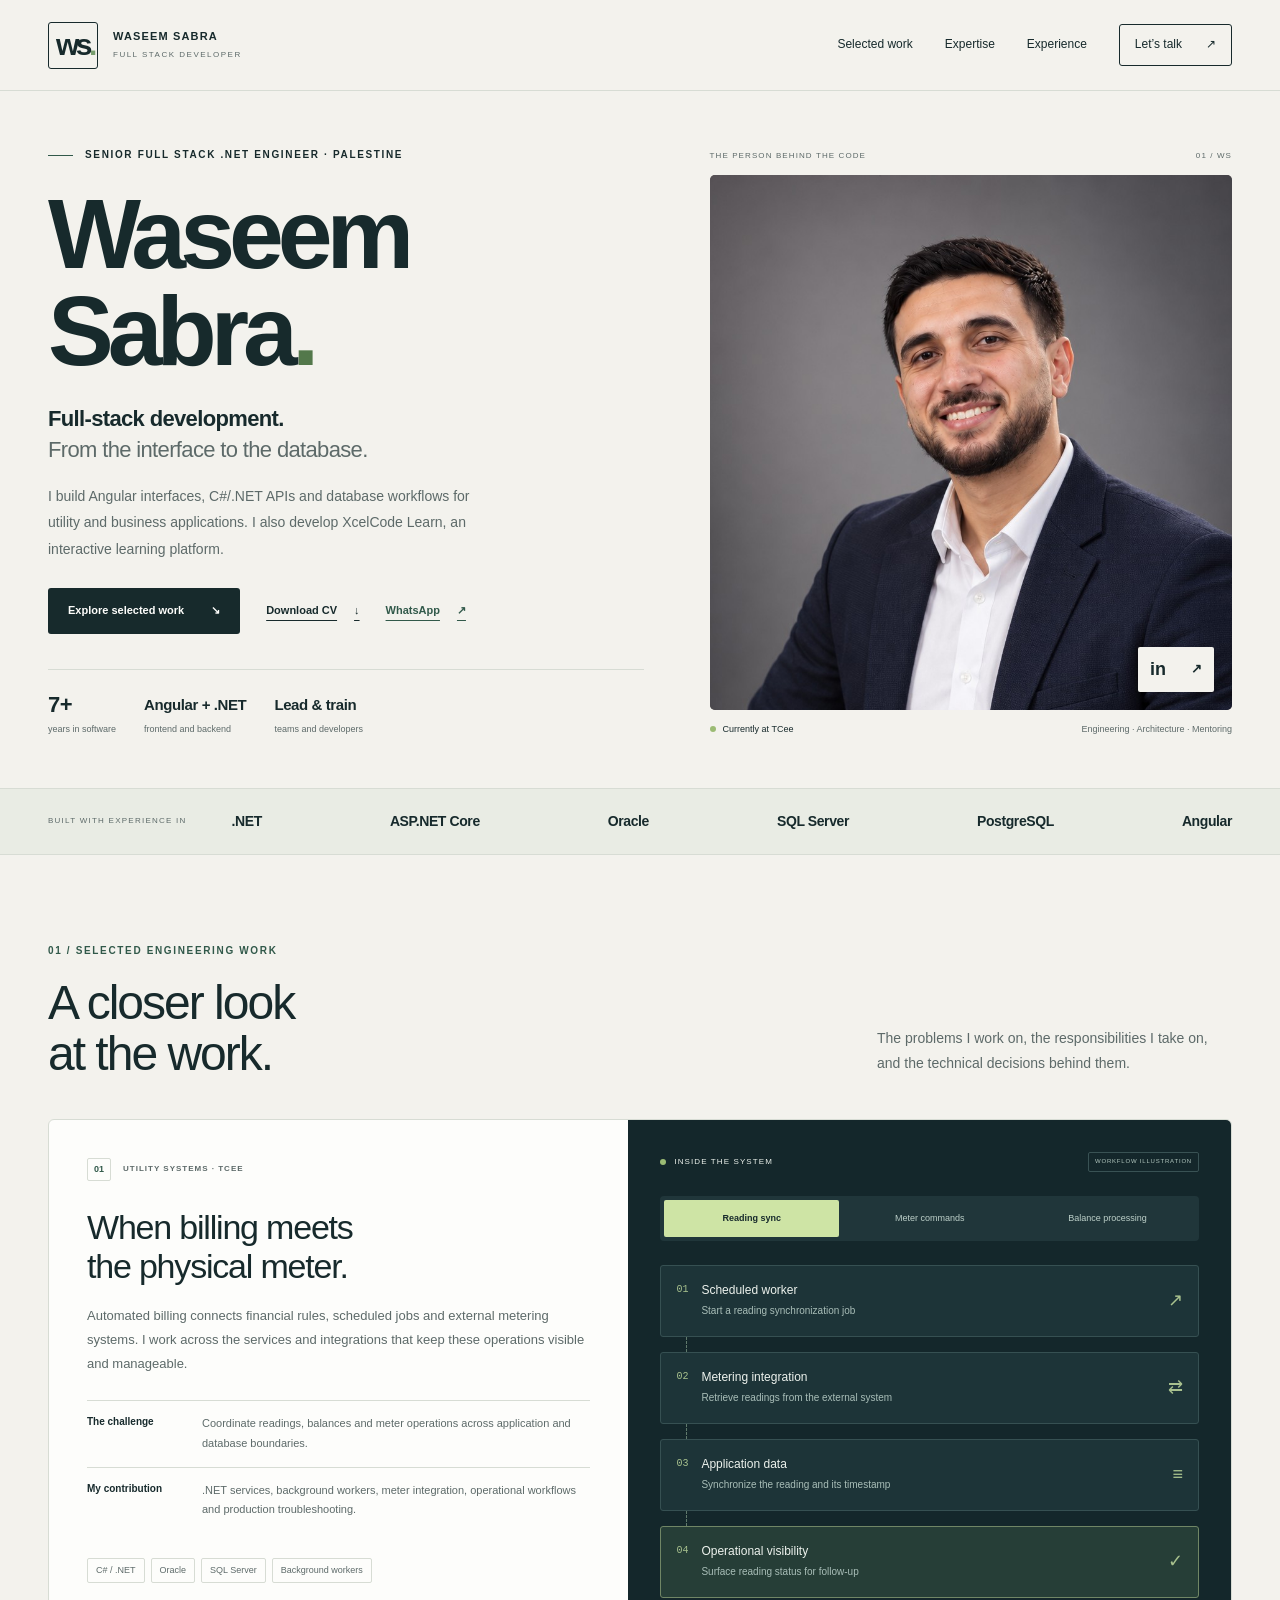
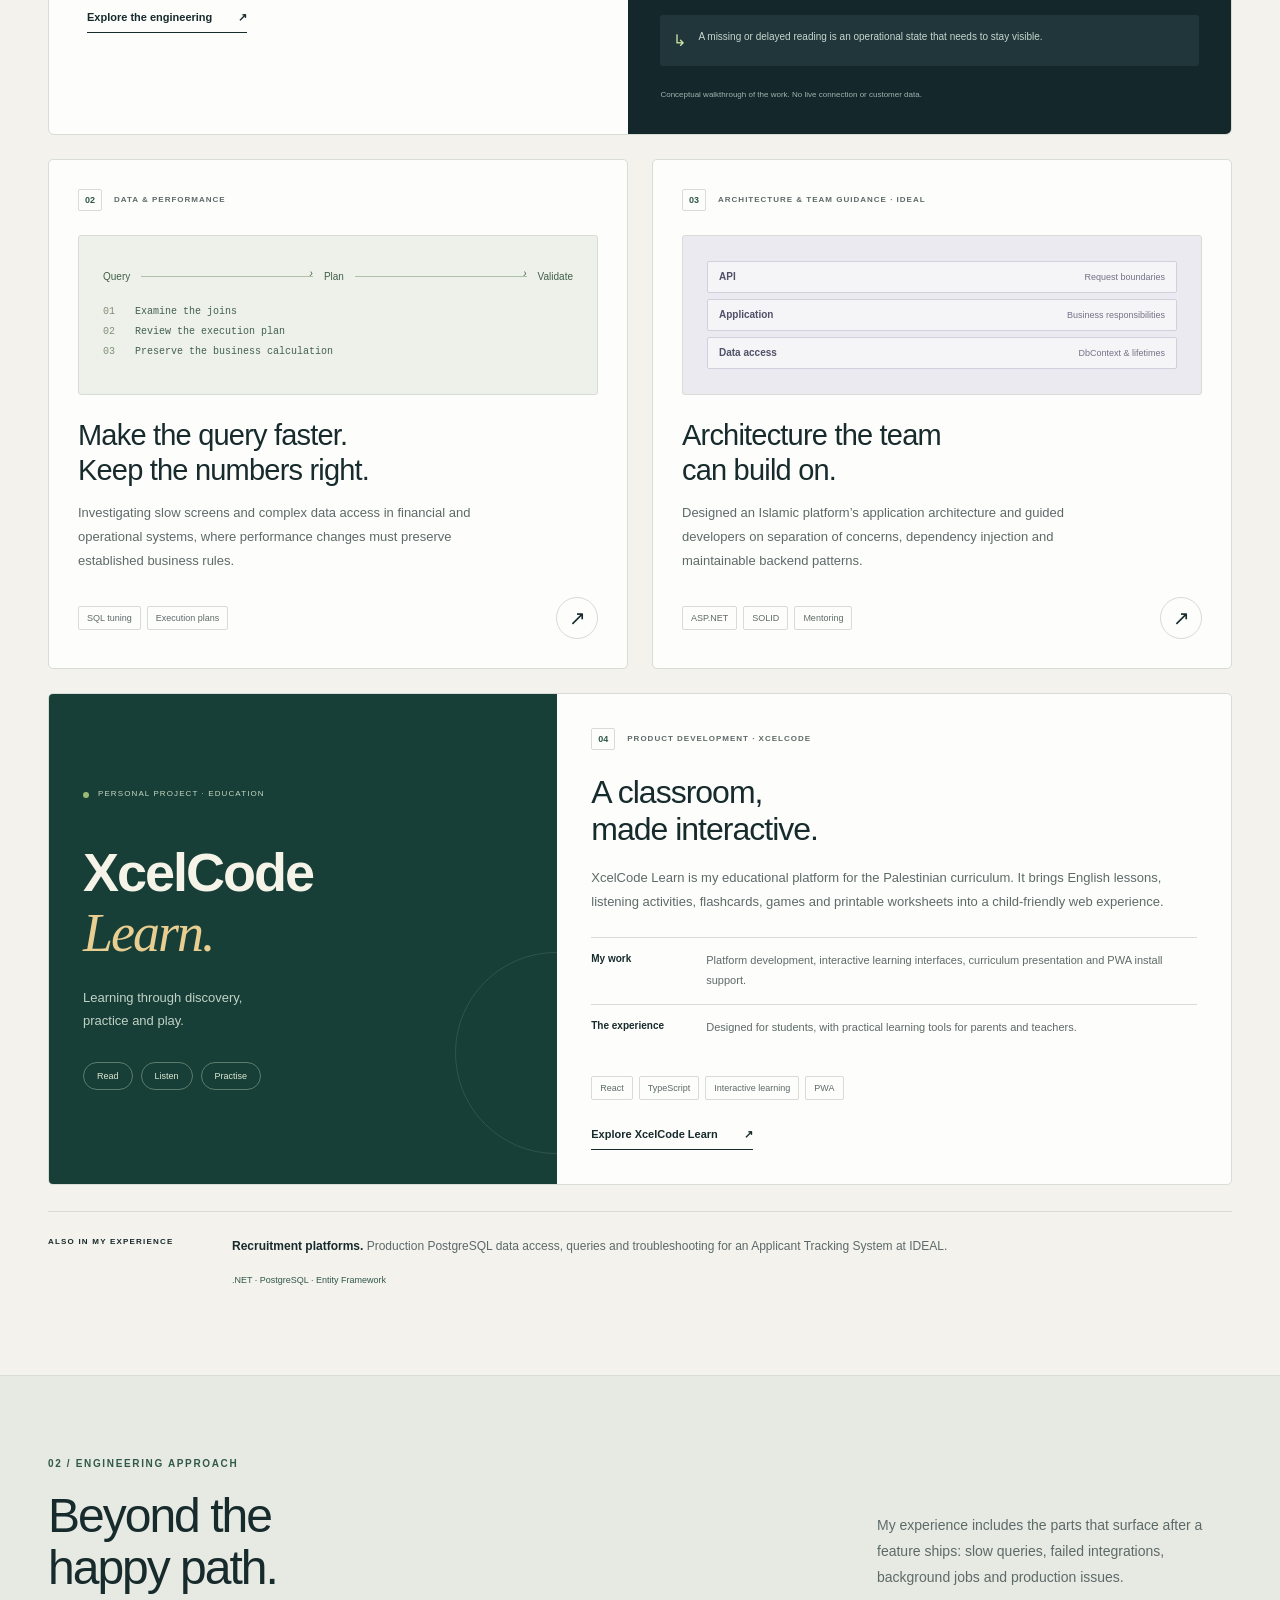
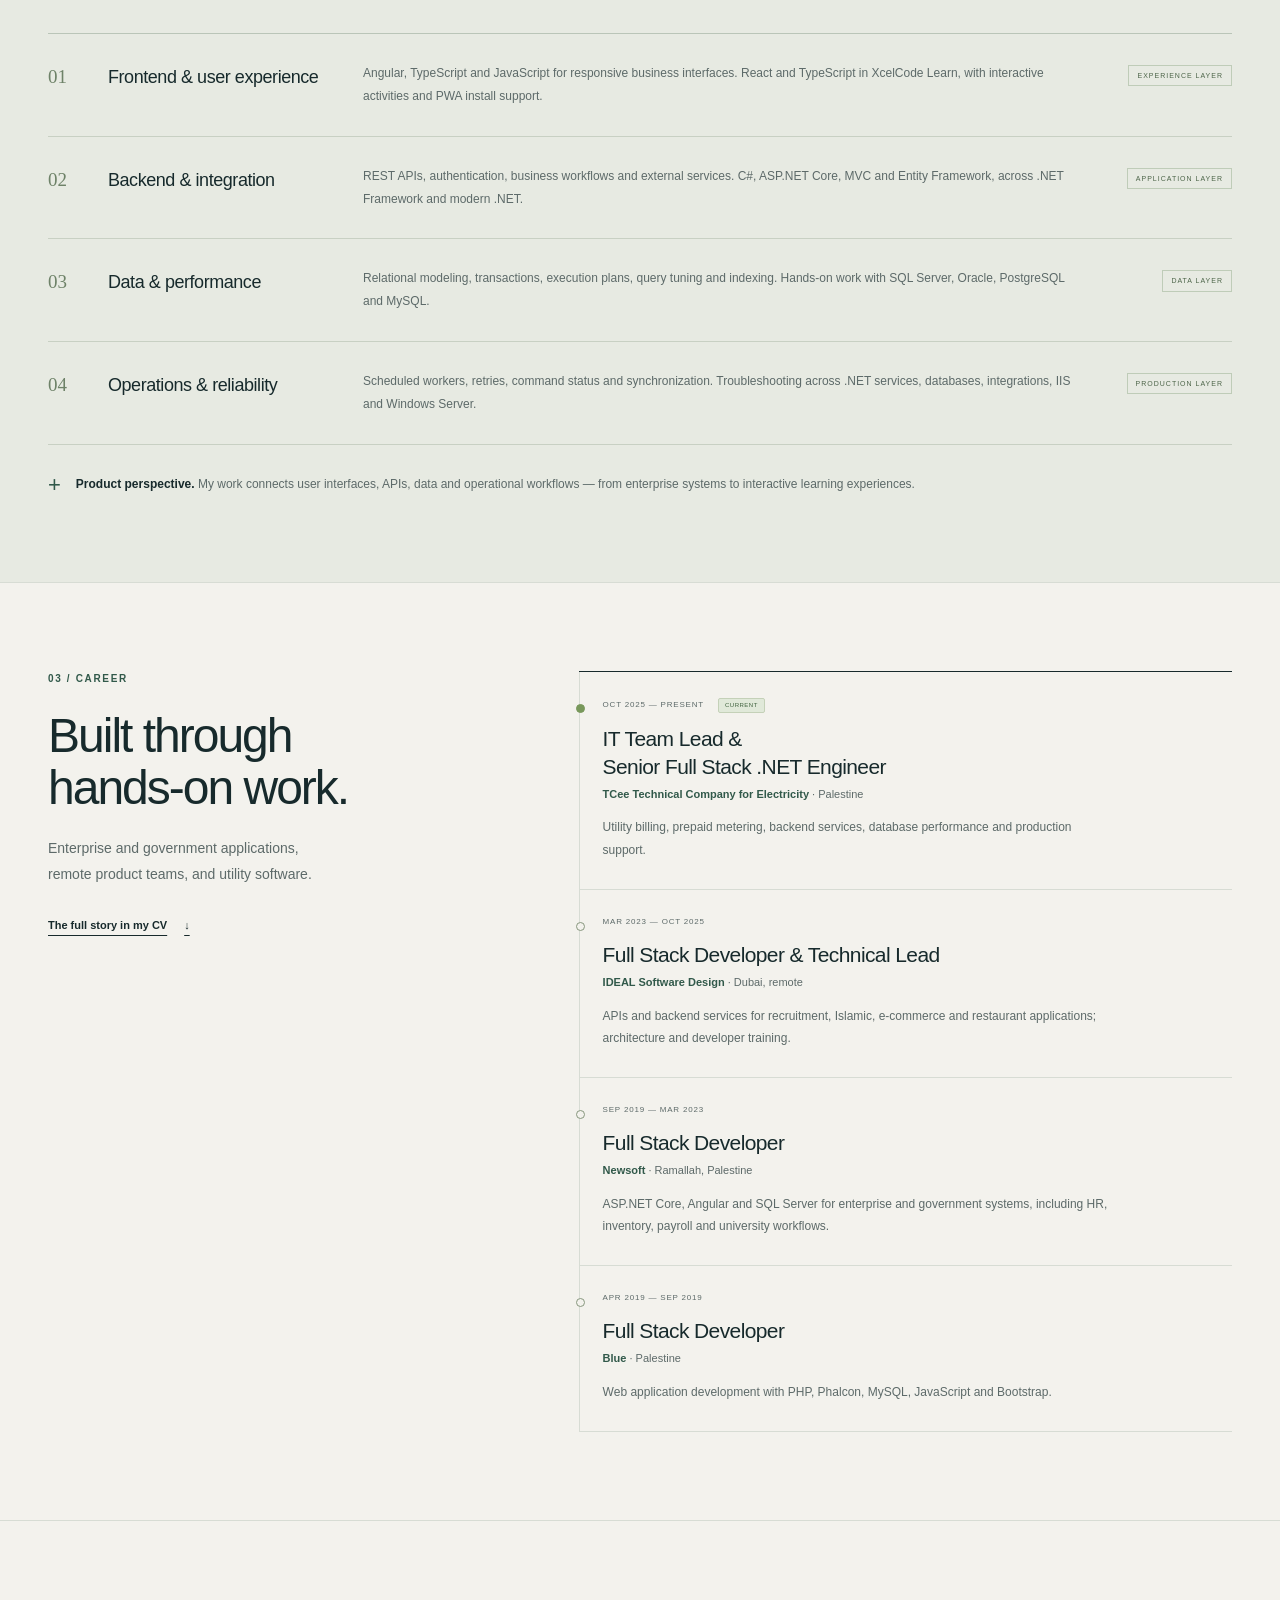
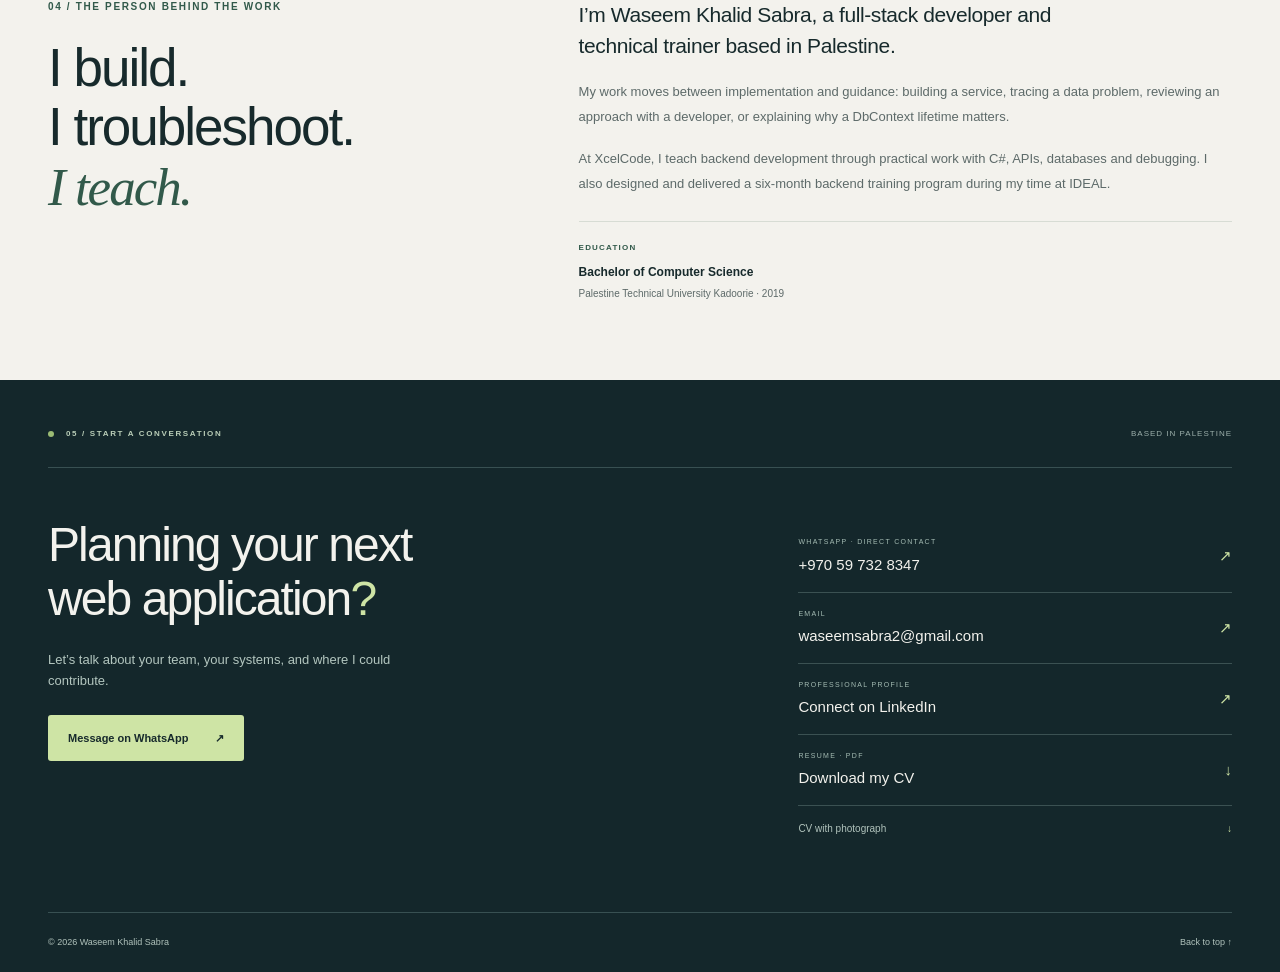
==== index.html @ 72ca3f9b "Publish professional portfolio with portrait, case studies and CV downloads" ====
<!doctype html>
<html lang="en">
<head>
  <meta charset="utf-8"><meta name="viewport" content="width=device-width, initial-scale=1">
  <title>Waseem Sabra | Senior Full Stack .NET Engineer</title>
  <meta name="description" content="Senior Full Stack .NET Engineer building Angular interfaces, C#/.NET APIs, enterprise applications and XcelCode Learn. Explore Waseem Sabra's work in full-stack development, architecture and technical training.">
  <meta name="theme-color" content="#f3f2ed"><meta property="og:title" content="Waseem Sabra | Senior Full Stack .NET Engineer"><meta property="og:description" content="Full-stack development. Utility systems. Interactive learning. Explore the work behind the experience."><meta property="og:type" content="website"><meta property="og:url" content="https://waseemkh.github.io/"><meta property="og:image" content="https://waseemkh.github.io/assets/waseem-portrait.jpg">
  <link rel="icon" href="assets/favicon.svg" type="image/svg+xml"><link rel="stylesheet" href="styles.css"><script src="app.js" defer></script>
</head>
<body>
<a class="skip" href="#main">Skip to content</a>
<header class="site-header"><nav class="wrap navigation" aria-label="Main navigation"><a class="wordmark" href="#top" aria-label="Waseem Sabra home"><span class="monogram" aria-hidden="true">ws<span>.</span></span><span>WASEEM SABRA<span class="wordmark-role">FULL STACK DEVELOPER</span></span></a><button class="menu-toggle" aria-controls="navigation-links" aria-expanded="false">Menu <span aria-hidden="true">☰</span></button><div class="navigation-links" id="navigation-links"><a href="#work">Selected work</a><a href="#expertise">Expertise</a><a href="#experience">Experience</a><a href="#contact" class="nav-cta">Let’s talk <span aria-hidden="true">↗</span></a></div></nav></header>
<main id="main">
<section class="hero wrap" id="top" aria-labelledby="hero-heading">
 <div class="hero-copy"><p class="eyebrow"><span class="small-line"></span>SENIOR FULL STACK .NET ENGINEER · PALESTINE</p><h1 id="hero-heading">Waseem<br>Sabra<span class="accent">.</span></h1><p class="hero-specialty">Full-stack development.<br><span>From the interface to the database.</span></p><p class="hero-intro">I build Angular interfaces, C#/.NET APIs and database workflows for utility and business applications. I also develop XcelCode Learn, an interactive learning platform.</p><div class="hero-actions"><a class="button button-dark" href="#work">Explore selected work <span aria-hidden="true">↘</span></a><a class="text-link" href="assets/Waseem_Sabra_CV.pdf" download>Download CV <span aria-hidden="true">↓</span></a><a class="text-link hero-whatsapp" href="https://wa.me/970597328347" target="_blank" rel="noopener noreferrer">WhatsApp <span aria-hidden="true">↗</span></a></div><div class="hero-credentials"><div><strong>7+</strong><span>years in software</span></div><div><strong>Angular + .NET</strong><span>frontend and backend</span></div><div><strong>Lead &amp; train</strong><span>teams and developers</span></div></div></div>
 <div class="hero-visual"><div class="photo-topline"><span>THE PERSON BEHIND THE CODE</span><span>01 / WS</span></div><div class="portrait-frame"><img src="assets/waseem-portrait.jpg" alt="Waseem Sabra in a navy blazer and white shirt against a neutral grey background" width="1024" height="1536" fetchpriority="high"><a class="portrait-link" href="https://www.linkedin.com/in/waseemkh19/" target="_blank" rel="noopener noreferrer" aria-label="View Waseem Sabra on LinkedIn">in <span aria-hidden="true">↗</span></a></div><div class="portrait-caption"><span><span class="status-dot"></span>Currently at TCee</span><span>Engineering · Architecture · Mentoring</span></div></div>
</section>
<div class="stack-band"><div class="wrap stack-inner"><span class="stack-label">BUILT WITH EXPERIENCE IN</span><div><span>.NET</span><span>ASP.NET Core</span><span>Oracle</span><span>SQL Server</span><span>PostgreSQL</span><span>Angular</span></div></div></div>
<section class="section wrap work-section" id="work" aria-labelledby="work-heading">
 <div class="section-heading"><div><p class="eyebrow">01 / SELECTED ENGINEERING WORK</p><h2 id="work-heading">A closer look<br>at the work.</h2></div><p class="section-intro">The problems I work on, the responsibilities I take on, and the technical decisions behind them.</p></div>
 <article class="featured-case"><div class="case-copy"><div class="case-kicker"><span class="case-number">01</span><span>UTILITY SYSTEMS · TCEE</span></div><h3>When billing meets<br>the physical meter.</h3><p class="case-description">Automated billing connects financial rules, scheduled jobs and external metering systems. I work across the services and integrations that keep these operations visible and manageable.</p><dl class="case-summary"><div><dt>The challenge</dt><dd>Coordinate readings, balances and meter operations across application and database boundaries.</dd></div><div><dt>My contribution</dt><dd>.NET services, background workers, meter integration, operational workflows and production troubleshooting.</dd></div></dl><div class="tags"><span>C# / .NET</span><span>Oracle</span><span>SQL Server</span><span>Background workers</span></div><button class="case-link" data-case="utility">Explore the engineering <span aria-hidden="true">↗</span></button></div>
 <div class="workflow-panel"><div class="panel-top"><span class="panel-title"><span class="status-dot"></span>INSIDE THE SYSTEM</span><span class="panel-badge">WORKFLOW ILLUSTRATION</span></div><div class="workflow-tabs" role="tablist" aria-label="Explore utility workflows"><button id="reading-tab" role="tab" aria-selected="true" aria-controls="workflow-content" data-flow="reading" tabindex="0">Reading sync</button><button id="commands-tab" role="tab" aria-selected="false" aria-controls="workflow-content" data-flow="commands" tabindex="-1">Meter commands</button><button id="balance-tab" role="tab" aria-selected="false" aria-controls="workflow-content" data-flow="balance" tabindex="-1">Balance processing</button></div><div id="workflow-content" role="tabpanel" aria-labelledby="reading-tab" tabindex="0"><div class="workflow-path"><div class="flow-node"><span class="node-number">01</span><div><strong>Scheduled worker</strong><span>Start a reading synchronization job</span></div><span class="node-glyph" aria-hidden="true">↗</span></div><div class="flow-connector" aria-hidden="true"></div><div class="flow-node"><span class="node-number">02</span><div><strong>Metering integration</strong><span>Retrieve readings from the external system</span></div><span class="node-glyph" aria-hidden="true">⇄</span></div><div class="flow-connector" aria-hidden="true"></div><div class="flow-node"><span class="node-number">03</span><div><strong>Application data</strong><span>Synchronize the reading and its timestamp</span></div><span class="node-glyph" aria-hidden="true">≡</span></div><div class="flow-connector" aria-hidden="true"></div><div class="flow-node flow-node-last"><span class="node-number">04</span><div><strong>Operational visibility</strong><span>Surface reading status for follow-up</span></div><span class="node-glyph" aria-hidden="true">✓</span></div></div><div class="flow-insight"><span aria-hidden="true">↳</span><p>A missing or delayed reading is an operational state that needs to stay visible.</p></div></div><p class="illustration-note">Conceptual walkthrough of the work. No live connection or customer data.</p></div></article>
 <div class="secondary-cases"><article class="secondary-case"><div class="case-kicker"><span class="case-number">02</span><span>DATA &amp; PERFORMANCE</span></div><div class="query-visual" aria-hidden="true"><div class="query-path"><span>Query</span><i></i><span>Plan</span><i></i><span>Validate</span></div><div class="query-code"><span>01</span> Examine the joins<br><span>02</span> Review the execution plan<br><span>03</span> Preserve the business calculation</div></div><h3>Make the query faster.<br>Keep the numbers right.</h3><p>Investigating slow screens and complex data access in financial and operational systems, where performance changes must preserve established business rules.</p><div class="case-bottom"><div class="tags"><span>SQL tuning</span><span>Execution plans</span></div><button class="icon-link" data-case="performance" aria-label="Read the database performance case study">↗</button></div></article>
 <article class="secondary-case"><div class="case-kicker"><span class="case-number">03</span><span>ARCHITECTURE &amp; TEAM GUIDANCE · IDEAL</span></div><div class="architecture-visual" aria-hidden="true"><div class="arch-block"><span>API</span><span>Request boundaries</span></div><div class="arch-block"><span>Application</span><span>Business responsibilities</span></div><div class="arch-block"><span>Data access</span><span>DbContext &amp; lifetimes</span></div></div><h3>Architecture the team<br>can build on.</h3><p>Designed an Islamic platform’s application architecture and guided developers on separation of concerns, dependency injection and maintainable backend patterns.</p><div class="case-bottom"><div class="tags"><span>ASP.NET</span><span>SOLID</span><span>Mentoring</span></div><button class="icon-link" data-case="architecture" aria-label="Read the application architecture case study">↗</button></div></article></div>
 <article class="learning-project" aria-labelledby="learning-heading"><div class="learning-art"><div class="learning-art-label"><span class="status-dot"></span> PERSONAL PROJECT · EDUCATION</div><div class="learning-brand">XcelCode<br><em>Learn.</em></div><p>Learning through discovery,<br>practice and play.</p><div class="learning-pills" aria-hidden="true"><span>Read</span><span>Listen</span><span>Practise</span></div></div><div class="learning-copy"><div class="case-kicker"><span class="case-number">04</span><span>PRODUCT DEVELOPMENT · XCELCODE</span></div><h3 id="learning-heading">A classroom,<br>made interactive.</h3><p>XcelCode Learn is my educational platform for the Palestinian curriculum. It brings English lessons, listening activities, flashcards, games and printable worksheets into a child-friendly web experience.</p><dl class="case-summary"><div><dt>My work</dt><dd>Platform development, interactive learning interfaces, curriculum presentation and PWA install support.</dd></div><div><dt>The experience</dt><dd>Designed for students, with practical learning tools for parents and teachers.</dd></div></dl><div class="tags"><span>React</span><span>TypeScript</span><span>Interactive learning</span><span>PWA</span></div><a class="case-link" href="https://xcelcode-learn.floot.app" target="_blank" rel="noopener noreferrer">Explore XcelCode Learn <span aria-hidden="true">↗</span></a></div></article>
<div class="additional-work"><span class="small-label">ALSO IN MY EXPERIENCE</span><p><strong>Recruitment platforms.</strong> Production PostgreSQL data access, queries and troubleshooting for an Applicant Tracking System at IDEAL.</p><span class="additional-tech">.NET · PostgreSQL · Entity Framework</span></div>
</section>
<section class="expertise-section" id="expertise" aria-labelledby="expertise-heading"><div class="wrap"><div class="section-heading"><div><p class="eyebrow">02 / ENGINEERING APPROACH</p><h2 id="expertise-heading">Beyond the<br>happy path.</h2></div><p class="section-intro">My experience includes the parts that surface after a feature ships: slow queries, failed integrations, background jobs and production issues.</p></div><div class="expertise-list"><article><span class="expertise-number">01</span><h3>Frontend &amp; user experience</h3><p>Angular, TypeScript and JavaScript for responsive business interfaces. React and TypeScript in XcelCode Learn, with interactive activities and PWA install support.</p><span class="expertise-tag">EXPERIENCE LAYER</span></article><article><span class="expertise-number">02</span><h3>Backend &amp; integration</h3><p>REST APIs, authentication, business workflows and external services. C#, ASP.NET Core, MVC and Entity Framework, across .NET Framework and modern .NET.</p><span class="expertise-tag">APPLICATION LAYER</span></article><article><span class="expertise-number">03</span><h3>Data &amp; performance</h3><p>Relational modeling, transactions, execution plans, query tuning and indexing. Hands-on work with SQL Server, Oracle, PostgreSQL and MySQL.</p><span class="expertise-tag">DATA LAYER</span></article><article><span class="expertise-number">04</span><h3>Operations &amp; reliability</h3><p>Scheduled workers, retries, command status and synchronization. Troubleshooting across .NET services, databases, integrations, IIS and Windows Server.</p><span class="expertise-tag">PRODUCTION LAYER</span></article></div><div class="frontend-note"><span aria-hidden="true">+</span><p><strong>Product perspective.</strong> My work connects user interfaces, APIs, data and operational workflows — from enterprise systems to interactive learning experiences.</p></div></div></section>
<section class="section wrap" id="experience" aria-labelledby="experience-heading"><div class="experience-grid"><div class="experience-intro"><p class="eyebrow">03 / CAREER</p><h2 id="experience-heading">Built through<br>hands-on work.</h2><p>Enterprise and government applications, remote product teams, and utility software.</p><a href="assets/Waseem_Sabra_CV.pdf" download class="text-link">The full story in my CV <span aria-hidden="true">↓</span></a></div><div class="timeline"><article><div class="timeline-date">OCT 2025 — PRESENT<span class="current-badge">CURRENT</span></div><h3>IT Team Lead &amp;<br>Senior Full Stack .NET Engineer</h3><p class="timeline-company">TCee Technical Company for Electricity <span>· Palestine</span></p><p>Utility billing, prepaid metering, backend services, database performance and production support.</p></article><article><div class="timeline-date">MAR 2023 — OCT 2025</div><h3>Full Stack Developer &amp; Technical Lead</h3><p class="timeline-company">IDEAL Software Design <span>· Dubai, remote</span></p><p>APIs and backend services for recruitment, Islamic, e-commerce and restaurant applications; architecture and developer training.</p></article><article><div class="timeline-date">SEP 2019 — MAR 2023</div><h3>Full Stack Developer</h3><p class="timeline-company">Newsoft <span>· Ramallah, Palestine</span></p><p>ASP.NET Core, Angular and SQL Server for enterprise and government systems, including HR, inventory, payroll and university workflows.</p></article><article><div class="timeline-date">APR 2019 — SEP 2019</div><h3>Full Stack Developer</h3><p class="timeline-company">Blue <span>· Palestine</span></p><p>Web application development with PHP, Phalcon, MySQL, JavaScript and Bootstrap.</p></article></div></div></section>
<section class="about-section" id="about" aria-labelledby="about-heading"><div class="wrap about-grid"><div><p class="eyebrow">04 / THE PERSON BEHIND THE WORK</p><h2 id="about-heading">I build.<br>I troubleshoot.<br><em>I teach.</em></h2></div><div class="about-copy"><p class="about-lead">I’m Waseem Khalid Sabra, a full-stack developer and technical trainer based in Palestine.</p><p>My work moves between implementation and guidance: building a service, tracing a data problem, reviewing an approach with a developer, or explaining why a DbContext lifetime matters.</p><p>At XcelCode, I teach backend development through practical work with C#, APIs, databases and debugging. I also designed and delivered a six-month backend training program during my time at IDEAL.</p><div class="education"><span class="small-label">EDUCATION</span><strong>Bachelor of Computer Science</strong><span>Palestine Technical University Kadoorie · 2019</span></div></div></div></section>
<section class="contact-section" id="contact" aria-labelledby="contact-heading"><div class="wrap"><div class="contact-top"><p class="eyebrow"><span class="status-dot"></span>05 / START A CONVERSATION</p><span class="contact-location">BASED IN PALESTINE</span></div><div class="contact-grid"><div><h2 id="contact-heading">Planning your next<br>web application<span>?</span></h2><p>Let’s talk about your team, your systems, and where I could contribute.</p><a class="button button-light" href="https://wa.me/970597328347" target="_blank" rel="noopener noreferrer">Message on WhatsApp <span aria-hidden="true">↗</span></a></div><div class="contact-links"><a href="https://wa.me/970597328347" target="_blank" rel="noopener noreferrer" aria-label="WhatsApp Waseem on +970597328347"><span><small>WHATSAPP · DIRECT CONTACT</small><span dir="ltr">+970 59 732 8347</span></span><span aria-hidden="true">↗</span></a><a href="mailto:waseemsabra2@gmail.com"><span><small>EMAIL</small>waseemsabra2@gmail.com</span><span aria-hidden="true">↗</span></a><a href="https://www.linkedin.com/in/waseemkh19/" target="_blank" rel="noopener noreferrer"><span><small>PROFESSIONAL PROFILE</small>Connect on LinkedIn</span><span aria-hidden="true">↗</span></a><a href="assets/Waseem_Sabra_CV.pdf" download><span><small>RESUME · PDF</small>Download my CV</span><span aria-hidden="true">↓</span></a><a class="photo-cv" href="assets/Waseem_Sabra_CV_With_Photo.pdf" download>CV with photograph <span aria-hidden="true">↓</span></a></div></div><footer><span>© <span id="year">2026</span> Waseem Khalid Sabra</span><a href="#top">Back to top <span aria-hidden="true">↑</span></a></footer></div></section>
</main>
<dialog class="case-dialog" id="case-dialog" aria-labelledby="dialog-title"><div class="dialog-top"><span id="dialog-kicker" class="eyebrow">ENGINEERING CASE STUDY</span><button class="dialog-close" aria-label="Close case study">Close <span aria-hidden="true">×</span></button></div><div class="dialog-body" id="dialog-body"></div><div class="dialog-footer"><span>Want to discuss a similar challenge?</span><a class="text-link" href="mailto:waseemsabra2@gmail.com">Get in touch ↗</a></div></dialog>
</body></html>
---- styles.css ----
:root{--paper:#f3f2ed;--white:#fdfdfb;--ink:#172a2c;--muted:#5d6a69;--green:#31594a;--lime:#cee4a5;--line:#d7dcd4;--dark:#14272b;--serif:Georgia,'Times New Roman',serif}
*{box-sizing:border-box}html{scroll-behavior:smooth;scroll-padding-top:90px}body{margin:0;background:var(--paper);font-family:Arial,Helvetica,sans-serif;color:var(--ink);line-height:1.6;-webkit-font-smoothing:antialiased}body.dialog-open{overflow:hidden}a{color:inherit}button{font:inherit;color:inherit;cursor:pointer}a,button{-webkit-tap-highlight-color:transparent}::selection{background:var(--lime);color:var(--ink)}a:focus-visible,button:focus-visible,[tabindex="0"]:focus-visible{outline:3px solid #b27037;outline-offset:5px}img{max-width:100%;display:block}.wrap{width:min(1184px,calc(100% - 88px));margin:auto}.skip{position:fixed;top:-80px;left:15px;background:var(--ink);color:white;padding:10px 18px;z-index:100}.skip:focus{top:10px}.site-header{border-bottom:1px solid var(--line)}.navigation{height:90px;display:flex;align-items:center;justify-content:space-between;gap:30px}.wordmark{display:flex;align-items:center;gap:15px;text-decoration:none;font-size:11px;font-weight:700;letter-spacing:1.15px}.monogram{font-size:30px;letter-spacing:-3.5px;width:50px;height:47px;line-height:44px;border:1px solid var(--ink);padding-left:7px;border-radius:3px}.monogram span{color:#779d6d}.wordmark-role{display:block;font-size:8px;letter-spacing:1.5px;color:var(--muted);margin-top:3px;font-weight:400}.navigation-links{display:flex;align-items:center;gap:32px}.navigation-links a{font-size:12px;text-decoration:none}.navigation-links a:hover{color:var(--green)}.navigation-links .nav-cta{padding:10px 15px;border:1px solid var(--ink);border-radius:3px;display:flex;gap:24px}.menu-toggle{display:none}.eyebrow{font-size:10px;font-weight:700;letter-spacing:1.65px;margin:0 0 23px;display:flex;align-items:center;gap:12px;line-height:1.6}.small-line{height:1px;width:25px;background:var(--green)}.accent{color:#53784b}.hero{display:grid;grid-template-columns:1.14fr 1fr;gap:66px;padding:56px 0 52px}.hero h1{font-size:clamp(76px,7.7vw,104px);font-weight:600;letter-spacing:-6px;line-height:.98;margin:0 0 25px}.hero-specialty{font-size:22px;font-weight:600;line-height:1.38;letter-spacing:-.65px;margin:0 0 18px}.hero-specialty>span{font-weight:400;color:var(--muted)}.hero-intro{font-size:14px;color:var(--muted);max-width:430px;line-height:1.9;margin:0 0 25px}.hero-actions{display:flex;gap:26px;align-items:center;flex-wrap:wrap}.button{display:inline-flex;align-items:center;justify-content:center;gap:27px;min-height:46px;border:1px solid transparent;text-decoration:none;padding:12px 19px;font-size:11px;font-weight:600;border-radius:3px;transition:background .18s,transform .18s}.button:hover{transform:translateY(-2px)}.button-dark{background:var(--ink);color:var(--white)}.button-dark:hover{background:var(--green)}.text-link{font-size:11px;font-weight:600;text-underline-offset:6px;text-decoration-thickness:1px;display:inline-flex;gap:17px}.text-link:hover{color:var(--green)}.hero-credentials{display:flex;gap:28px;margin-top:35px;padding-top:23px;border-top:1px solid var(--line)}.hero-credentials>div{display:flex;flex-direction:column}.hero-credentials strong{font-size:15px;font-weight:600;letter-spacing:-.4px}.hero-credentials>div:first-child strong{font-size:22px;line-height:1.1}.hero-credentials span{font-size:9px;color:var(--muted);margin-top:5px}.hero-visual{padding-top:3px;display:flex;flex-direction:column;min-width:0}.photo-topline{display:flex;justify-content:space-between;gap:15px;font-size:8px;letter-spacing:1.1px;margin:0 0 12px;color:var(--muted)}.portrait-frame{position:relative;border-radius:5px;overflow:hidden;background:#77716e;flex:1;min-height:490px;max-height:574px}.portrait-frame img{width:100%;height:100%;position:absolute;inset:0;object-fit:cover;object-position:50% 18%}.portrait-link{position:absolute;bottom:18px;right:18px;display:flex;gap:25px;background:var(--paper);padding:8px 12px;font-weight:700;font-size:18px;align-items:center;text-decoration:none;border-radius:2px}.portrait-link span{font-size:13px}.portrait-caption{font-size:9px;display:flex;justify-content:space-between;align-items:center;gap:12px;margin-top:12px;color:var(--muted)}.portrait-caption>span:first-child{display:flex;align-items:center;gap:7px;color:var(--ink)}.status-dot{display:inline-block;width:6px;height:6px;border-radius:100%;background:#9bbb74;flex-shrink:0}.stack-band{background:#e9ece4;border-block:1px solid var(--line)}.stack-inner{display:flex;align-items:center;gap:45px;padding-block:21px}.stack-label{font-size:8px;letter-spacing:1.25px;color:var(--muted);flex-shrink:0}.stack-inner>div{display:flex;justify-content:space-between;gap:24px;width:100%;font-size:14px;font-weight:600;letter-spacing:-.4px}
.section{padding-block:88px}.section-heading{display:flex;justify-content:space-between;align-items:end;gap:60px;margin-bottom:39px}h2{font-size:48px;line-height:1.08;letter-spacing:-2px;font-weight:500;margin:0}h3{font-weight:500}.section-intro{font-size:14px;line-height:1.85;color:var(--muted);max-width:355px;margin:0 0 3px}.section-heading .eyebrow{color:var(--green);margin-bottom:18px}.featured-case{display:grid;grid-template-columns:1fr 1.04fr;border:1px solid var(--line);border-radius:6px;overflow:hidden;background:var(--white)}.case-copy{padding:38px}.case-kicker{font-size:8px;letter-spacing:1px;display:flex;align-items:center;gap:12px;color:var(--muted);font-weight:600}.case-number{font-size:9px;padding:3px 6px;border:1px solid var(--line);border-radius:2px;letter-spacing:0;color:var(--green)}.case-copy h3{font-size:34px;line-height:1.15;letter-spacing:-1.2px;margin:27px 0 18px}.case-description{font-size:13px;color:var(--muted);line-height:1.85;margin-bottom:24px}.case-summary{margin:0 0 25px}.case-summary>div{display:grid;grid-template-columns:100px 1fr;gap:15px;padding-block:13px;border-top:1px solid var(--line)}dt{font-size:10px;font-weight:700}dd{margin:0;font-size:11px;line-height:1.8;color:var(--muted)}.tags{display:flex;flex-wrap:wrap;gap:6px}.tags span{font-size:9px;border:1px solid var(--line);padding:4px 8px;border-radius:2px;color:var(--muted)}.case-link{border:0;border-bottom:1px solid var(--ink);background:none;padding:0 0 6px;margin-top:26px;font-size:11px;font-weight:600;display:flex;align-items:center;gap:26px}.case-link:hover{color:var(--green)}.workflow-panel{background:var(--dark);padding:32px;color:#edf2ed;display:flex;flex-direction:column}.panel-top{display:flex;align-items:center;justify-content:space-between;gap:12px;margin-bottom:24px}.panel-title{display:flex;gap:8px;align-items:center;font-size:8px;letter-spacing:1.1px}.panel-badge{font-size:6px;letter-spacing:.8px;border:1px solid #395254;padding:4px 6px;color:#b3c8c0;border-radius:2px}.workflow-tabs{display:flex;gap:3px;padding:4px;background:#20363a;border-radius:4px;margin-bottom:24px}.workflow-tabs button{border:0;flex:1;color:#bdd0c9;background:none;font-size:9px;line-height:1.5;border-radius:2px;padding:9px 5px;min-height:37px}.workflow-tabs button[aria-selected="true"]{background:var(--lime);color:var(--ink);font-weight:700}.workflow-tabs button:hover:not([aria-selected="true"]){background:#2c484a}.flow-node{background:#1d3438;border:1px solid #365052;border-radius:3px;display:flex;align-items:center;padding:15px;gap:13px;min-height:72px}.node-number{font-family:monospace;font-size:10px;color:#a8c18e;align-self:start;margin-top:1px}.flow-node div{flex:1;min-width:0}.flow-node strong{font-weight:500;font-size:12px;display:block;line-height:1.4}.flow-node div>span{font-size:10px;display:block;color:#a9beb8;line-height:1.6;margin-top:4px}.node-glyph{font-size:18px;color:#a8c18e}.flow-node-last{border-color:#708665;background:#263e37}.flow-connector{height:15px;border-left:1px dashed #607a6c;margin-left:26px}.flow-insight{display:flex;gap:12px;margin-top:17px;padding:13px;background:#20363a;border-radius:3px;color:var(--lime)}.flow-insight>span{font-size:16px}.flow-insight p{font-size:10px;color:#c8d7ce;margin:0;line-height:1.8}.illustration-note{font-size:8px;color:#9db3ae;margin:auto 0 0;padding-top:22px;line-height:1.7}.secondary-cases{display:grid;grid-template-columns:1fr 1fr;gap:24px;margin-top:24px}.secondary-case{background:var(--white);border:1px solid var(--line);padding:29px;border-radius:5px;display:flex;flex-direction:column}.query-visual,.architecture-visual{height:160px;border:1px solid var(--line);border-radius:3px;background:#eef1ea;margin-top:24px;padding:21px 24px;display:flex;flex-direction:column;justify-content:center}.query-path{display:flex;align-items:center;gap:11px;font-size:10px;color:#3f5f48;margin-bottom:17px}.query-path i{flex:1;height:1px;background:#b0c0a7;position:relative}.query-path i:after{content:'›';position:absolute;right:0;top:-10px}.query-code{font-family:monospace;font-size:10px;line-height:2;color:#42604f}.query-code span{margin-right:14px;color:#809279}.architecture-visual{background:#ebeaf0;gap:6px;padding:15px 24px}.arch-block{padding:7px 11px;border:1px solid #d1d1de;background:#f5f4f7;border-radius:2px;display:flex;align-items:center;justify-content:space-between;gap:12px;font-size:10px}.arch-block span:first-child{font-weight:600;color:#4f5067}.arch-block span:last-child{color:#737386;font-size:9px}.secondary-case h3{font-size:29px;line-height:1.18;letter-spacing:-.8px;margin:23px 0 14px}.secondary-case>p{font-size:13px;line-height:1.85;color:var(--muted);margin:0 0 24px;max-width:440px}.case-bottom{display:flex;justify-content:space-between;align-items:center;gap:10px;margin-top:auto}.icon-link{width:42px;height:42px;background:none;border:1px solid var(--line);border-radius:50%;font-size:20px;flex-shrink:0;transition:background .2s,transform .2s}.icon-link:hover{background:var(--lime);transform:rotate(12deg)}.additional-work{display:grid;grid-template-columns:160px 1fr;gap:15px 24px;padding:24px 0 0;margin-top:26px;border-top:1px solid var(--line)}.small-label{font-size:8px;letter-spacing:1.2px;font-weight:600}.additional-work p{font-size:12px;color:var(--muted);margin:0;line-height:1.8}.additional-work p strong{color:var(--ink);font-weight:600}.additional-tech{grid-column:2;font-size:9px;color:var(--green)}
.expertise-section{background:#e7eae2;padding-block:80px;border-block:1px solid var(--line)}.expertise-list{border-top:1px solid #bac5b8}.expertise-list article{display:grid;grid-template-columns:35px 230px 1fr 130px;align-items:start;gap:25px;padding-block:28px;border-bottom:1px solid #c8d0c3}.expertise-number{font-family:var(--serif);font-size:19px;color:#6e8268}.expertise-list h3{font-size:18px;letter-spacing:-.45px;line-height:1.4;margin:3px 0}.expertise-list p{font-size:12px;line-height:1.9;color:var(--muted);margin:0}.expertise-tag{font-size:7px;letter-spacing:1px;color:#4d6549;border:1px solid #bfccb8;padding:4px 8px;text-align:center;justify-self:end;white-space:nowrap;margin-top:3px}.frontend-note{display:flex;gap:15px;align-items:center;margin-top:22px}.frontend-note>span{font-size:22px;font-weight:300;color:var(--green)}.frontend-note p{font-size:12px;color:var(--muted);margin:0}.frontend-note strong{color:var(--ink);font-weight:600}.experience-grid{display:grid;grid-template-columns:1fr 1.5fr;gap:95px}.experience-intro .eyebrow{color:var(--green)}.experience-intro>p:not(.eyebrow){font-size:14px;line-height:1.85;max-width:280px;color:var(--muted);margin:23px 0}.timeline{border-top:1px solid var(--ink)}.timeline article{padding:26px 0 28px 23px;border-left:1px solid var(--line);border-bottom:1px solid var(--line);position:relative}.timeline article:before{content:'';position:absolute;left:-4px;top:32px;width:7px;height:7px;border-radius:50%;background:var(--paper);border:1px solid #87977e}.timeline article:first-child:before{background:#78985b;border-color:#78985b}.timeline-date{font-size:8px;letter-spacing:.8px;color:var(--muted);display:flex;align-items:center;gap:14px}.current-badge{font-size:6px;letter-spacing:.5px;background:#e0e9d9;border:1px solid #c4d1b8;padding:2px 6px;color:#3c603b;border-radius:2px}.timeline h3{font-size:21px;line-height:1.3;letter-spacing:-.6px;margin:12px 0 6px}.timeline-company{font-size:11px;font-weight:600;color:var(--green);margin:0 0 13px}.timeline-company>span{font-weight:400;color:var(--muted)}.timeline article>p:last-child{font-size:12px;color:var(--muted);line-height:1.85;margin:0;max-width:510px}.about-section{border-top:1px solid var(--line);padding-block:78px}.about-grid{display:grid;grid-template-columns:1fr 1.5fr;gap:95px}.about-section .eyebrow{color:var(--green)}.about-section h2{font-size:53px;line-height:1.12}.about-section h2 em{font-family:var(--serif);color:var(--green);font-weight:400}.about-copy p{font-size:13px;color:var(--muted);line-height:1.9;margin:0 0 18px}.about-copy .about-lead{font-size:21px;line-height:1.5;color:var(--ink);letter-spacing:-.4px;max-width:510px}.education{display:flex;flex-direction:column;border-top:1px solid var(--line);padding-top:20px;margin-top:24px}.education .small-label{color:var(--green);margin-bottom:9px}.education strong{font-size:12px;font-weight:600}.education>span:last-child{font-size:10px;color:var(--muted);margin-top:3px}
.contact-section{background:var(--dark);color:var(--paper);padding:48px 0 0}.contact-top{display:flex;justify-content:space-between;gap:20px;align-items:center;border-bottom:1px solid #385052;padding-bottom:27px}.contact-top .eyebrow{color:#baceb8;margin:0;font-size:8px}.contact-location{font-size:8px;letter-spacing:1px;color:#9cafab}.contact-grid{display:grid;grid-template-columns:1.5fr 1fr;gap:100px;padding:50px 0 60px}.contact-grid h2{font-size:48px;line-height:1.12;letter-spacing:-1.9px}.contact-grid h2>span{color:var(--lime)}.contact-grid>div>p{font-size:13px;color:#b3c6bf;max-width:350px;margin:24px 0}.button-light{background:var(--lime);color:var(--ink)}.button-light:hover{background:#e0efc8}.contact-links{padding-top:3px}.contact-links>a{display:flex;justify-content:space-between;align-items:center;gap:14px;text-decoration:none;border-bottom:1px solid #3b5152;padding:15px 0;font-size:15px}.contact-links>a:hover{color:var(--lime)}.contact-links small{font-size:7px;letter-spacing:1.3px;display:block;color:#a5bcb4;margin-bottom:5px}.contact-links a>span:last-child{color:var(--lime)}.contact-links a.photo-cv{font-size:10px;border:0;padding-top:15px;color:#b1c3bc}.contact-section footer{border-top:1px solid #385052;display:flex;justify-content:space-between;gap:25px;font-size:9px;color:#b1c3bc;padding:22px 0}.contact-section footer a{text-decoration:none}
.case-dialog{width:min(760px,calc(100% - 36px));max-height:calc(100dvh - 56px);border:1px solid var(--line);border-radius:7px;background:var(--white);padding:0;color:var(--ink);box-shadow:0 30px 100px #0004}.case-dialog::backdrop{background:#11272bbd;backdrop-filter:blur(5px)}.dialog-top{display:flex;justify-content:space-between;align-items:center;gap:20px;padding:22px 30px;border-bottom:1px solid var(--line);background:var(--white);position:sticky;top:0;z-index:2}.dialog-top .eyebrow{font-size:8px;margin:0;color:var(--green)}.dialog-close{border:1px solid var(--line);border-radius:3px;font-size:10px;display:flex;align-items:center;gap:13px;padding:6px 10px;background:var(--paper)}.dialog-close span{font-size:19px;line-height:1}.dialog-body{padding:28px 36px 34px}.dialog-body h2{font-size:37px;line-height:1.1;letter-spacing:-1.2px;margin:0 0 14px}.dialog-role{font-size:11px;color:var(--green);margin:0 0 25px}.dialog-lead{font-size:15px;line-height:1.8;color:var(--muted);margin:0 0 30px}.dialog-section{padding-top:22px;margin-top:22px;border-top:1px solid var(--line)}.dialog-section h3{font-size:16px;font-weight:600;margin:0 0 13px}.dialog-section p,.dialog-section li{font-size:13px;color:var(--muted);line-height:1.85}.dialog-section ul{padding-left:18px;margin:0}.dialog-section li+li{margin-top:8px}.dialog-highlight{background:#eaf0e2;padding:20px;border-left:2px solid #7e9a60;margin-top:26px}.dialog-highlight .small-label{color:var(--green);display:block;margin-bottom:8px}.dialog-highlight p{font-size:12px;margin:0;line-height:1.8;color:var(--muted)}.dialog-footer{display:flex;justify-content:space-between;align-items:center;gap:20px;padding:20px 36px;border-top:1px solid var(--line);background:var(--paper);font-size:11px;color:var(--muted)}
@media(min-width:1500px){.hero{padding-top:75px;padding-bottom:65px;gap:95px}.hero h1{font-size:112px}.portrait-frame{min-height:550px}.hero-intro{font-size:15px}.hero-specialty{font-size:24px}}
@media(max-width:1050px){.wrap{width:calc(100% - 56px)}.hero{gap:38px}.hero h1{font-size:88px}.hero-credentials{gap:20px}.hero-credentials strong{font-size:13px}.portrait-frame{min-height:500px}.portrait-caption>span:last-child{font-size:7px}.stack-inner{gap:24px}.stack-inner>div{gap:18px;font-size:12px}.case-copy{padding:28px}.workflow-panel{padding:24px}.case-copy h3{font-size:31px}.case-summary>div{grid-template-columns:82px 1fr;gap:10px}.expertise-list article{grid-template-columns:28px 195px 1fr;gap:20px}.expertise-tag{display:none}.experience-grid,.about-grid{gap:55px}.contact-grid{gap:55px}.contact-grid h2{font-size:43px}}
@media(max-width:760px){.wrap{width:calc(100% - 40px)}html{scroll-padding-top:25px}.navigation{height:76px}.navigation-links{gap:17px}.navigation-links a{font-size:10px}.wordmark>span:last-child{display:none}.hero{gap:28px;padding-top:38px;grid-template-columns:1.1fr 1fr}.hero h1{font-size:72px;letter-spacing:-4px}.hero-specialty{font-size:19px}.hero-intro{font-size:12px}.hero .eyebrow{font-size:8px;letter-spacing:1px}.portrait-frame{min-height:460px}.photo-topline{font-size:6px}.portrait-caption{font-size:8px}.portrait-caption>span:last-child{display:none}.hero-actions{gap:18px}.hero-credentials{gap:15px;flex-wrap:wrap}.hero-credentials strong{font-size:12px}.hero-credentials span{font-size:8px}.hero-credentials>div:first-child strong{font-size:18px}.button{font-size:10px;padding:11px 14px;gap:17px}.text-link{font-size:10px;gap:10px}.stack-inner{display:block;padding-block:18px}.stack-label{display:block;margin-bottom:12px}.stack-inner>div{font-size:12px;flex-wrap:wrap;justify-content:start;gap:9px 22px}.section{padding-block:60px}.section-heading{gap:30px}h2{font-size:39px}.section-intro{font-size:12px;max-width:280px}.featured-case{grid-template-columns:1fr}.case-copy{padding:30px}.case-copy h3{font-size:35px}.case-description{max-width:520px}.workflow-panel{padding:28px}.panel-top{margin-bottom:20px}.workflow-tabs button{font-size:11px}.panel-title{font-size:9px}.panel-badge{font-size:7px}.flow-node{min-height:70px}.flow-node strong{font-size:13px}.flow-node div>span{font-size:11px}.flow-insight p{font-size:11px}.illustration-note{font-size:9px}.secondary-case{padding:21px}.secondary-case h3{font-size:25px}.secondary-case>p{font-size:12px}.query-visual,.architecture-visual{padding:14px;height:145px}.query-code{font-size:8px}.arch-block{font-size:8px;padding:6px}.arch-block span:last-child{font-size:7px}.case-kicker{font-size:7px}.expertise-section{padding-block:58px}.expertise-list article{grid-template-columns:25px 175px 1fr;gap:12px}.expertise-list h3{font-size:16px}.expertise-list p{font-size:11px}.experience-grid{grid-template-columns:1fr;gap:30px}.experience-intro>p:not(.eyebrow){max-width:100%}.about-grid{grid-template-columns:.8fr 1.2fr;gap:35px}.about-section{padding-block:58px}.about-section h2{font-size:41px}.about-section .eyebrow{font-size:8px}.about-copy .about-lead{font-size:18px}.about-copy p{font-size:12px}.contact-grid{gap:35px}.contact-grid h2{font-size:35px}.contact-links>a{font-size:12px}.contact-grid>div>p{font-size:12px}}
@media(max-width:560px){.navigation{position:relative}.wordmark>span:last-child{display:block;font-size:9px}.wordmark-role{font-size:7px}.monogram{width:42px;height:40px;line-height:37px;font-size:25px;padding-left:6px}.menu-toggle{display:flex;align-items:center;gap:14px;background:none;border:1px solid var(--line);border-radius:3px;padding:9px 12px;font-size:11px;min-height:42px}.navigation-links{display:none;position:absolute;top:76px;left:-20px;right:-20px;background:var(--paper);border-bottom:1px solid var(--line);padding:20px;z-index:5;flex-direction:column;align-items:stretch;gap:0;box-shadow:0 12px 15px #172a2c08}.navigation-links.open{display:flex}.navigation-links a{padding:12px 0;font-size:13px}.navigation-links .nav-cta{margin-top:10px;padding:12px}.hero{grid-template-columns:1fr;gap:30px;padding-top:33px;padding-bottom:30px}.hero .eyebrow{font-size:8px;letter-spacing:1.1px;margin-bottom:22px}.hero h1{font-size:86px;line-height:.94;letter-spacing:-5px;margin-bottom:24px}.hero-specialty{font-size:21px}.hero-intro{font-size:13px;line-height:1.8;max-width:440px;margin-bottom:22px}.hero-actions{gap:23px}.button{min-height:46px;font-size:11px;padding:12px 17px}.text-link{font-size:11px}.hero-credentials{margin-top:26px;padding-top:19px;justify-content:space-between;gap:15px}.hero-credentials strong{font-size:13px}.hero-credentials span{font-size:8px}.hero-credentials>div:first-child strong{font-size:20px}.hero-visual{padding-top:0}.photo-topline{font-size:7px}.portrait-frame{min-height:0;aspect-ratio:1.1;max-height:420px}.portrait-frame img{object-position:50% 16%}.portrait-caption{font-size:9px}.portrait-caption>span:last-child{display:block;font-size:7px}.portrait-link{bottom:12px;right:12px;font-size:17px;gap:22px}.stack-inner{padding-block:17px}.stack-label{font-size:7px}.stack-inner>div{font-size:12px;column-gap:20px}.section{padding-block:48px}.section-heading{display:block;margin-bottom:27px}.section-heading h2{font-size:39px}.eyebrow{font-size:8px;letter-spacing:1.2px;margin-bottom:16px}.section-intro{margin:19px 0 0;max-width:100%;font-size:13px}.case-copy{padding:23px}.case-kicker{font-size:7px;letter-spacing:.7px}.case-copy h3{font-size:32px;margin-top:23px}.case-description{font-size:12px}.case-summary>div{grid-template-columns:80px 1fr;gap:12px}dt{font-size:9px}dd{font-size:10px}.tags span{font-size:8px;padding:4px 6px}.case-link{min-height:35px;font-size:11px}.workflow-panel{padding:22px 18px}.panel-title{font-size:7px}.panel-badge{font-size:6px;letter-spacing:.5px}.panel-top{gap:6px}.workflow-tabs{gap:3px;margin-bottom:20px}.workflow-tabs button{font-size:9px;padding:9px 3px}.flow-node{gap:11px;padding:13px;min-height:70px}.flow-node strong{font-size:12px}.flow-node div>span{font-size:10px}.flow-insight p{font-size:10px}.illustration-note{font-size:8px}.secondary-cases{grid-template-columns:1fr;gap:18px;margin-top:18px}.secondary-case{padding:23px}.query-visual,.architecture-visual{height:150px;padding:20px}.query-code{font-size:10px}.query-path{font-size:10px}.arch-block{font-size:10px;padding:7px 10px}.arch-block span:last-child{font-size:9px}.secondary-case h3{font-size:29px}.secondary-case>p{font-size:12px}.icon-link{width:44px;height:44px}.additional-work{grid-template-columns:1fr;gap:12px;padding-top:21px}.additional-work p{font-size:12px}.additional-tech{grid-column:1}.expertise-section{padding-block:48px}.expertise-list article{grid-template-columns:23px 1fr;gap:9px 15px;padding-block:23px}.expertise-list h3{font-size:19px;margin:2px 0 0}.expertise-list p{grid-column:2;font-size:12px;line-height:1.85}.expertise-number{font-size:17px}.frontend-note{align-items:start;margin-top:21px}.frontend-note p{font-size:11px;line-height:1.8}.experience-grid{gap:28px}.experience-intro>p:not(.eyebrow){font-size:13px;margin:19px 0 16px}.timeline article{padding:23px 0 24px 18px}.timeline article:before{top:28px}.timeline h3{font-size:20px}.timeline-date{font-size:7px;gap:10px}.timeline-company{font-size:10px}.timeline-company span{display:block;margin-top:4px}.timeline article>p:last-child{font-size:12px}.about-section{padding-block:48px}.about-grid{grid-template-columns:1fr;gap:27px}.about-section h2{font-size:44px}.about-section h2 em{white-space:nowrap}.about-copy .about-lead{font-size:20px}.about-copy p{font-size:13px}.contact-section{padding-top:32px}.contact-top{padding-bottom:20px}.contact-top .eyebrow{font-size:7px;letter-spacing:1px}.contact-location{font-size:6px;letter-spacing:.5px}.contact-grid{grid-template-columns:1fr;gap:30px;padding:31px 0}.contact-grid h2{font-size:38px;letter-spacing:-1.6px}.contact-grid>div>p{font-size:13px;max-width:310px;margin-top:19px}.contact-links>a{font-size:14px;padding:15px 0}.contact-links small{font-size:7px}.contact-section footer{font-size:8px;padding:20px 0;gap:10px}.dialog-top{padding:15px 18px;gap:10px}.dialog-top .eyebrow{font-size:7px;letter-spacing:.8px}.dialog-close{padding:6px 8px}.dialog-body{padding:24px 23px}.dialog-body h2{font-size:31px}.dialog-lead{font-size:14px}.dialog-section p,.dialog-section li{font-size:12px}.dialog-footer{padding:18px 23px;align-items:start;flex-direction:column;gap:10px}}
@media(max-width:370px){.hero h1{font-size:70px}.hero .eyebrow{font-size:7px}.hero-credentials{gap:10px}.hero-credentials strong{font-size:11px}.hero-credentials span{font-size:7px}.hero-specialty{font-size:19px}.portrait-caption>span:last-child{font-size:6px}.case-summary>div{grid-template-columns:68px 1fr;gap:9px}.query-code{font-size:9px}.contact-grid h2{font-size:34px}}
@media(prefers-reduced-motion:reduce){html{scroll-behavior:auto}*,*:before,*:after{animation:none!important;transition:none!important}}

@media(max-width:370px){.wordmark-role{font-size:6px;letter-spacing:.9px;white-space:nowrap}}

/* Original portrait: presentation crop only; no changes to the source image. */
.portrait-frame img{object-position:50% 0;transform:scale(1.22);transform-origin:50% 0}
.hero-whatsapp{color:var(--green)}
.learning-project{display:grid;grid-template-columns:.86fr 1.14fr;border:1px solid var(--line);border-radius:5px;overflow:hidden;margin-top:24px;background:var(--white)}
.learning-art{background:#173e37;color:#f6f4e8;padding:34px;display:flex;flex-direction:column;justify-content:center;position:relative;min-height:450px}
.learning-art:after{content:"";position:absolute;width:200px;height:200px;border:1px solid #65827655;border-radius:50%;right:-100px;bottom:30px;pointer-events:none}
.learning-art-label{font-size:8px;letter-spacing:1.1px;display:flex;align-items:center;gap:9px;margin-bottom:42px;color:#c7d7c1}
.learning-brand{font-size:54px;letter-spacing:-2px;line-height:1.1;font-weight:600}
.learning-brand em{font-family:var(--serif);font-weight:400;color:#e9ce91}
.learning-art>p{font-size:13px;line-height:1.8;color:#c0d2c5;margin:23px 0 29px}
.learning-pills{display:flex;gap:8px;flex-wrap:wrap}.learning-pills span{border:1px solid #5d7b6b;border-radius:20px;padding:6px 13px;font-size:9px;color:#dce7d3}
.learning-copy{padding:34px}.learning-copy h3{font-size:32px;letter-spacing:-1px;line-height:1.15;margin:24px 0 18px}.learning-copy>p{font-size:13px;color:var(--muted);line-height:1.85;margin:0 0 23px}.learning-copy a.case-link{text-decoration:none;width:fit-content}
@media(max-width:760px){.learning-project{grid-template-columns:.8fr 1.2fr}.learning-art{padding:25px}.learning-copy{padding:25px}.learning-brand{font-size:43px}.learning-art-label{font-size:6px;letter-spacing:.6px}.learning-copy h3{font-size:29px}.learning-copy>p{font-size:12px}.hero-actions{gap:15px}}
@media(max-width:560px){.hero .eyebrow{font-size:7px;letter-spacing:.9px}.hero-specialty{font-size:20px}.learning-project{grid-template-columns:1fr;margin-top:18px}.learning-art{min-height:300px;padding:27px}.learning-brand{font-size:48px}.learning-art-label{margin-bottom:25px;font-size:7px}.learning-art>p{margin:18px 0 20px}.learning-copy{padding:24px}.learning-copy h3{font-size:31px}.learning-copy>p{font-size:12px}.portrait-frame img{transform:scale(1.25);transform-origin:50% 0}.hero-credentials strong{font-size:12px}}
@media(max-width:370px){.hero .eyebrow{font-size:6px;letter-spacing:.6px}.hero-specialty{font-size:18px}.hero-credentials strong{font-size:10px}}

.learning-art{overflow:hidden}
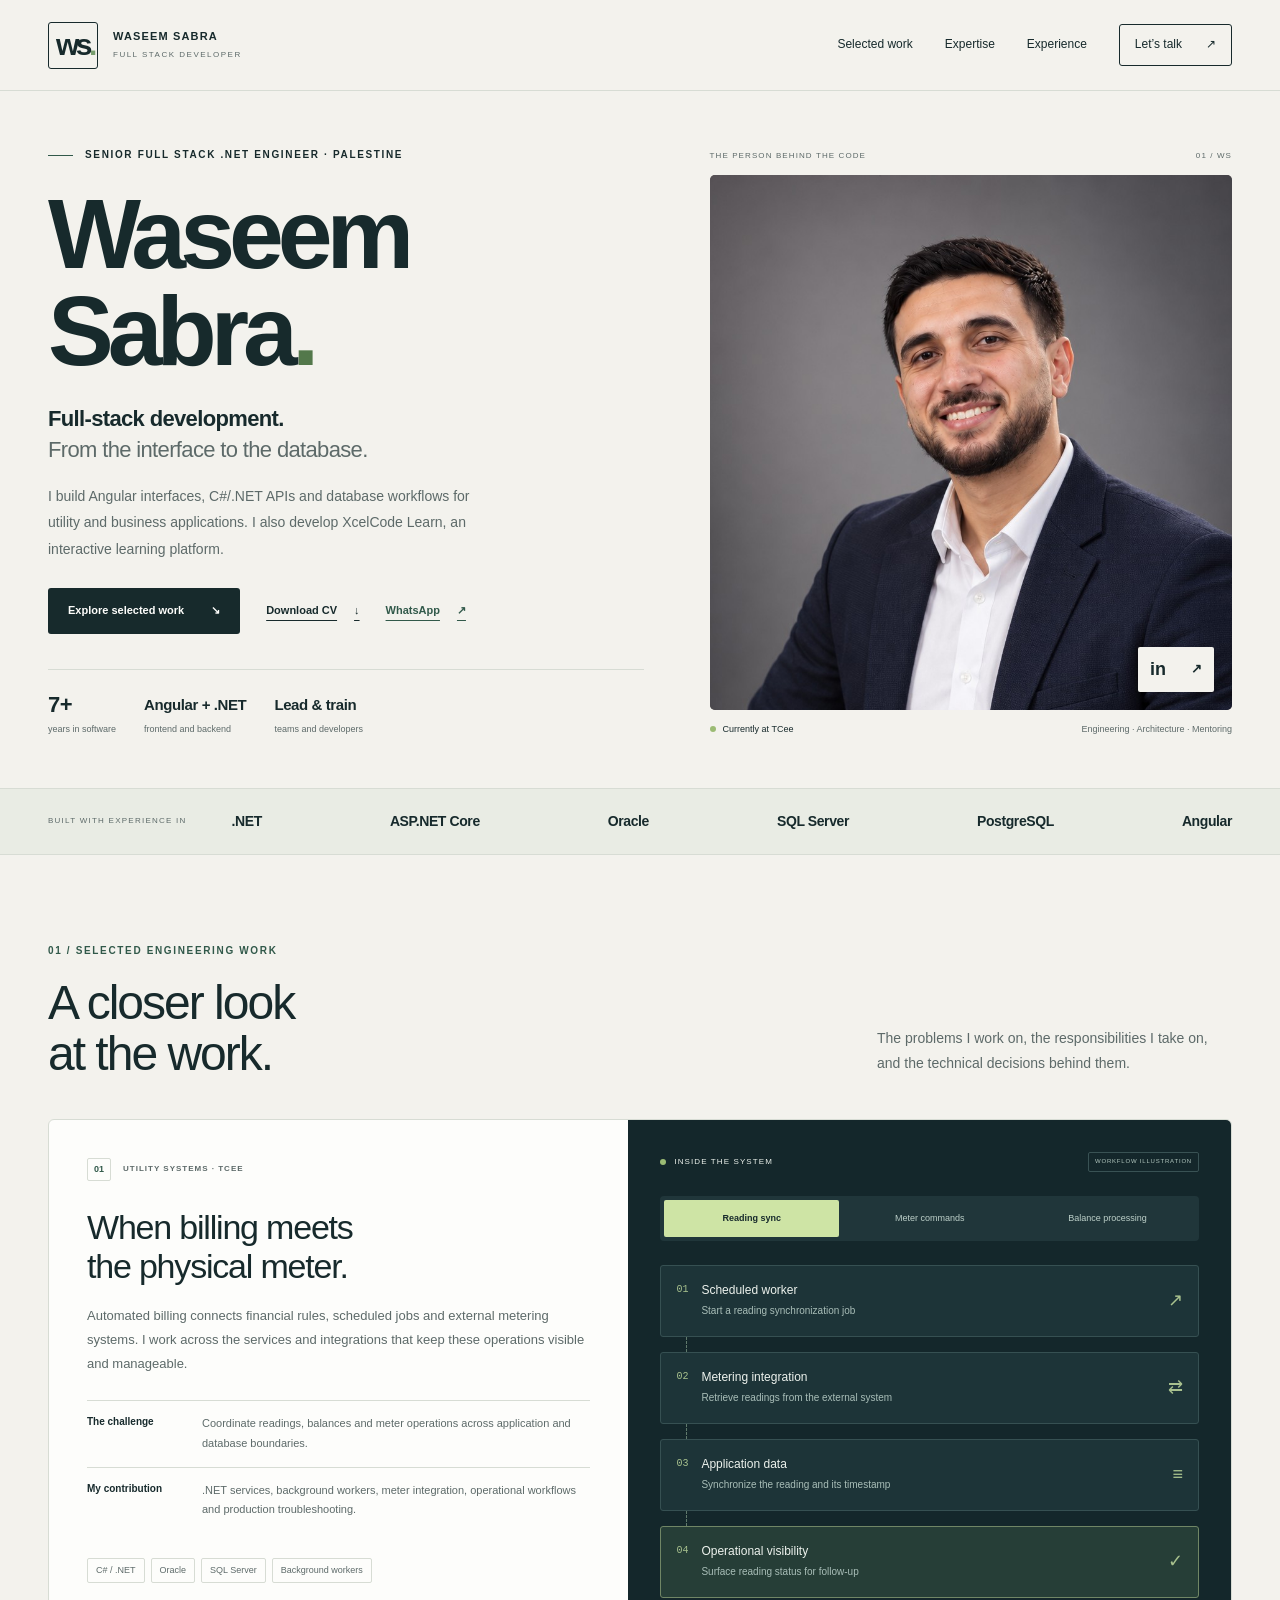
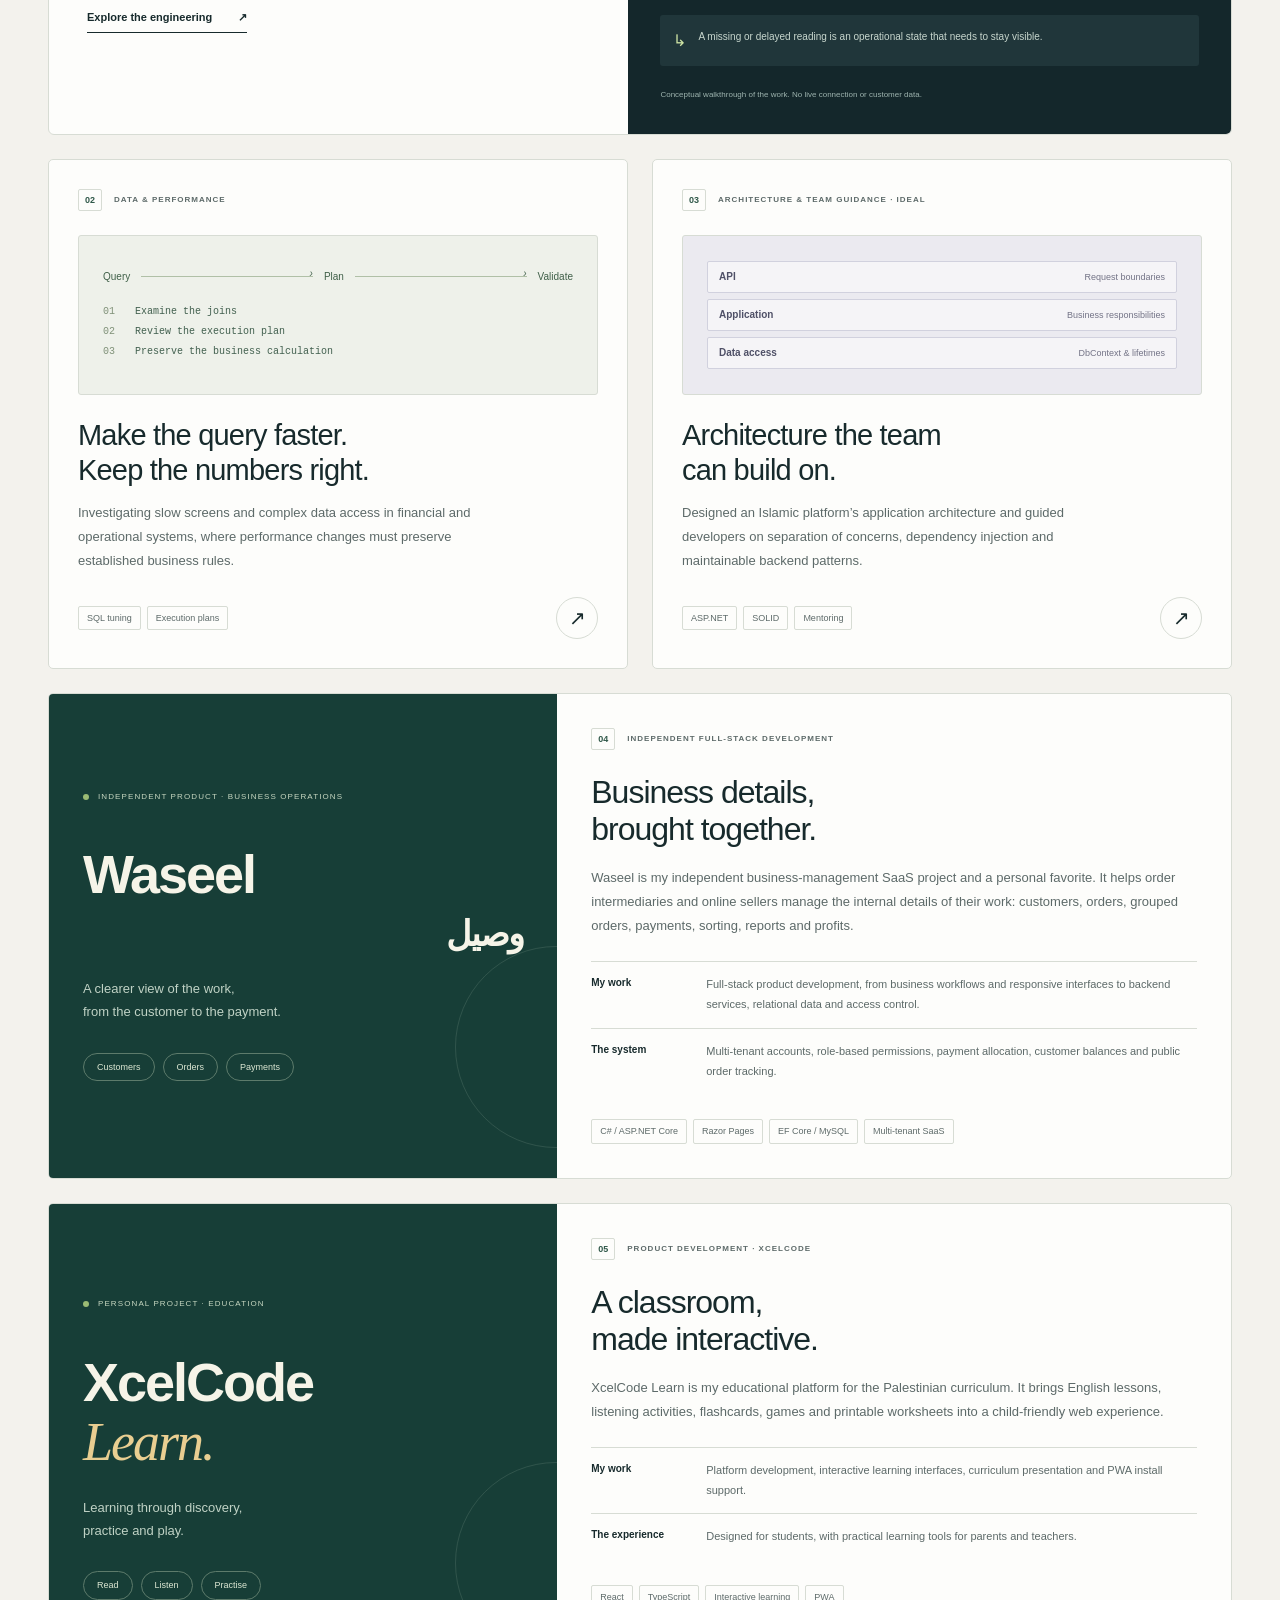
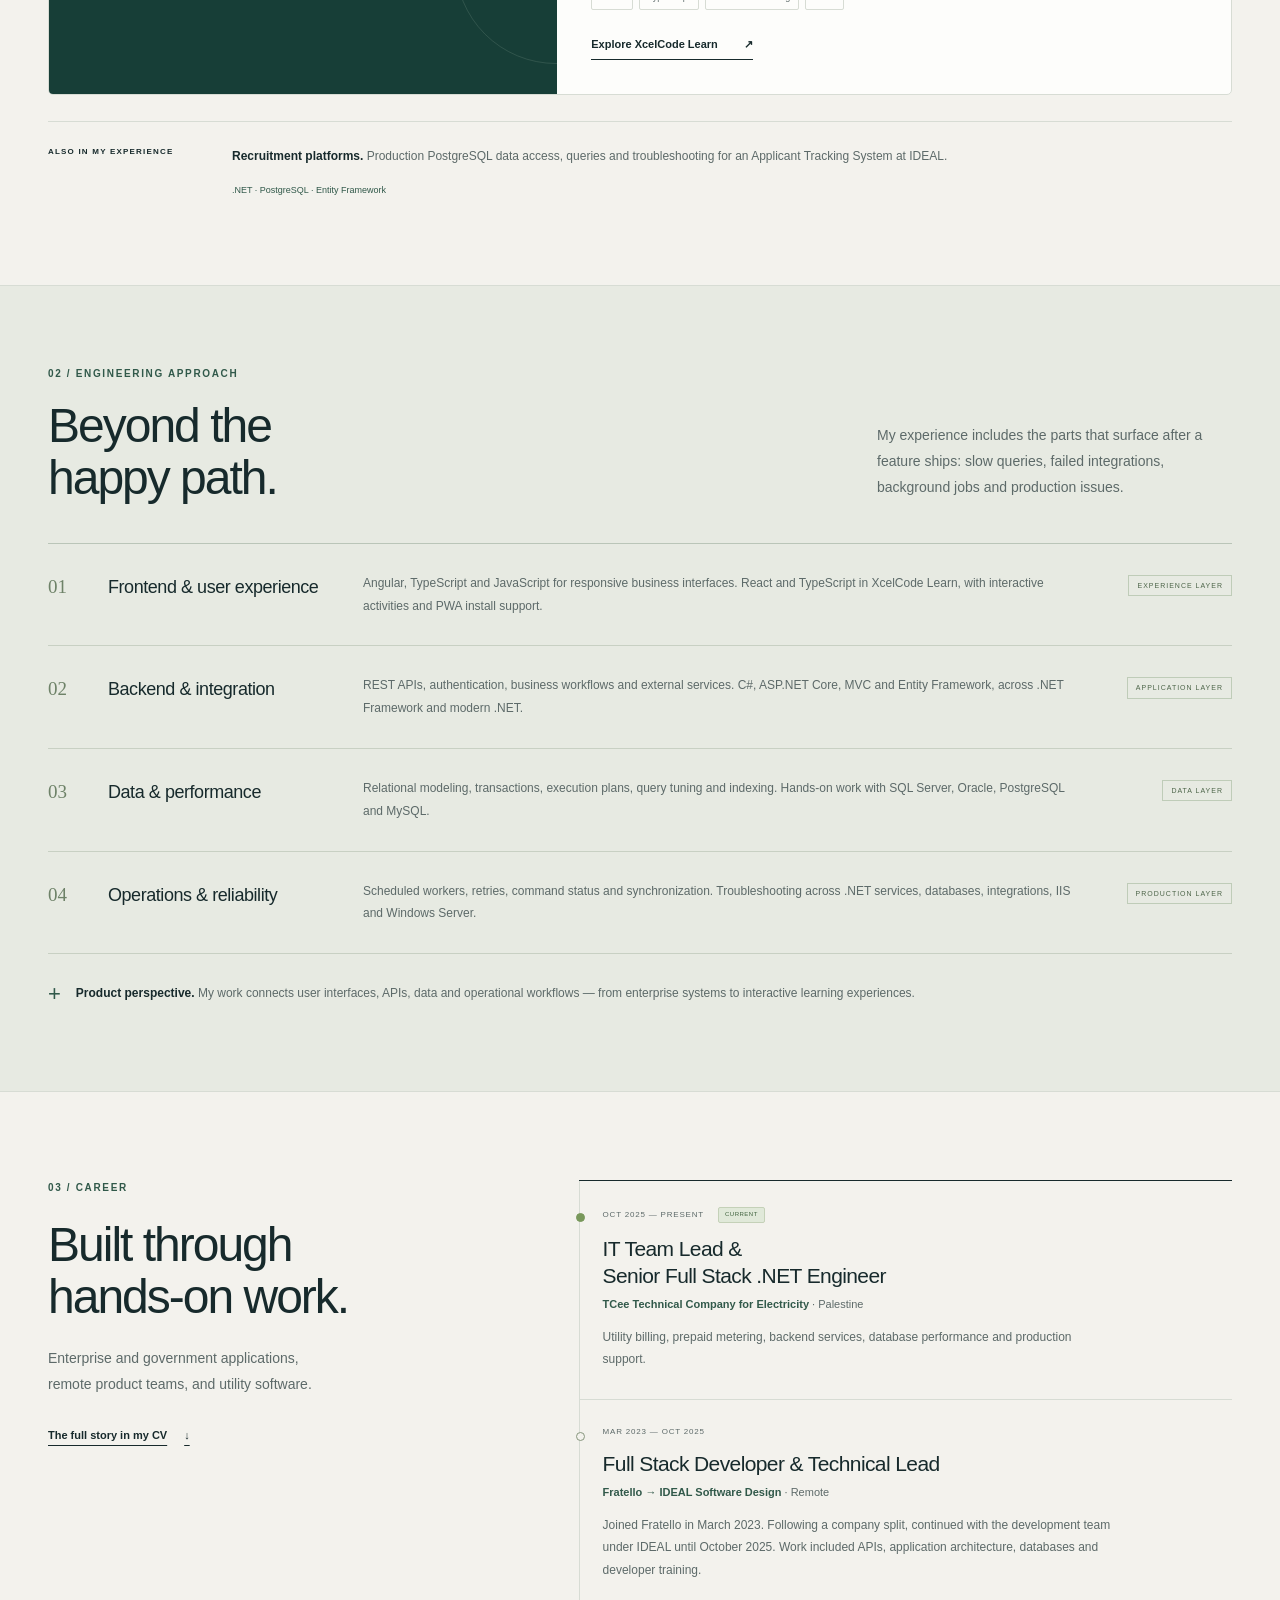
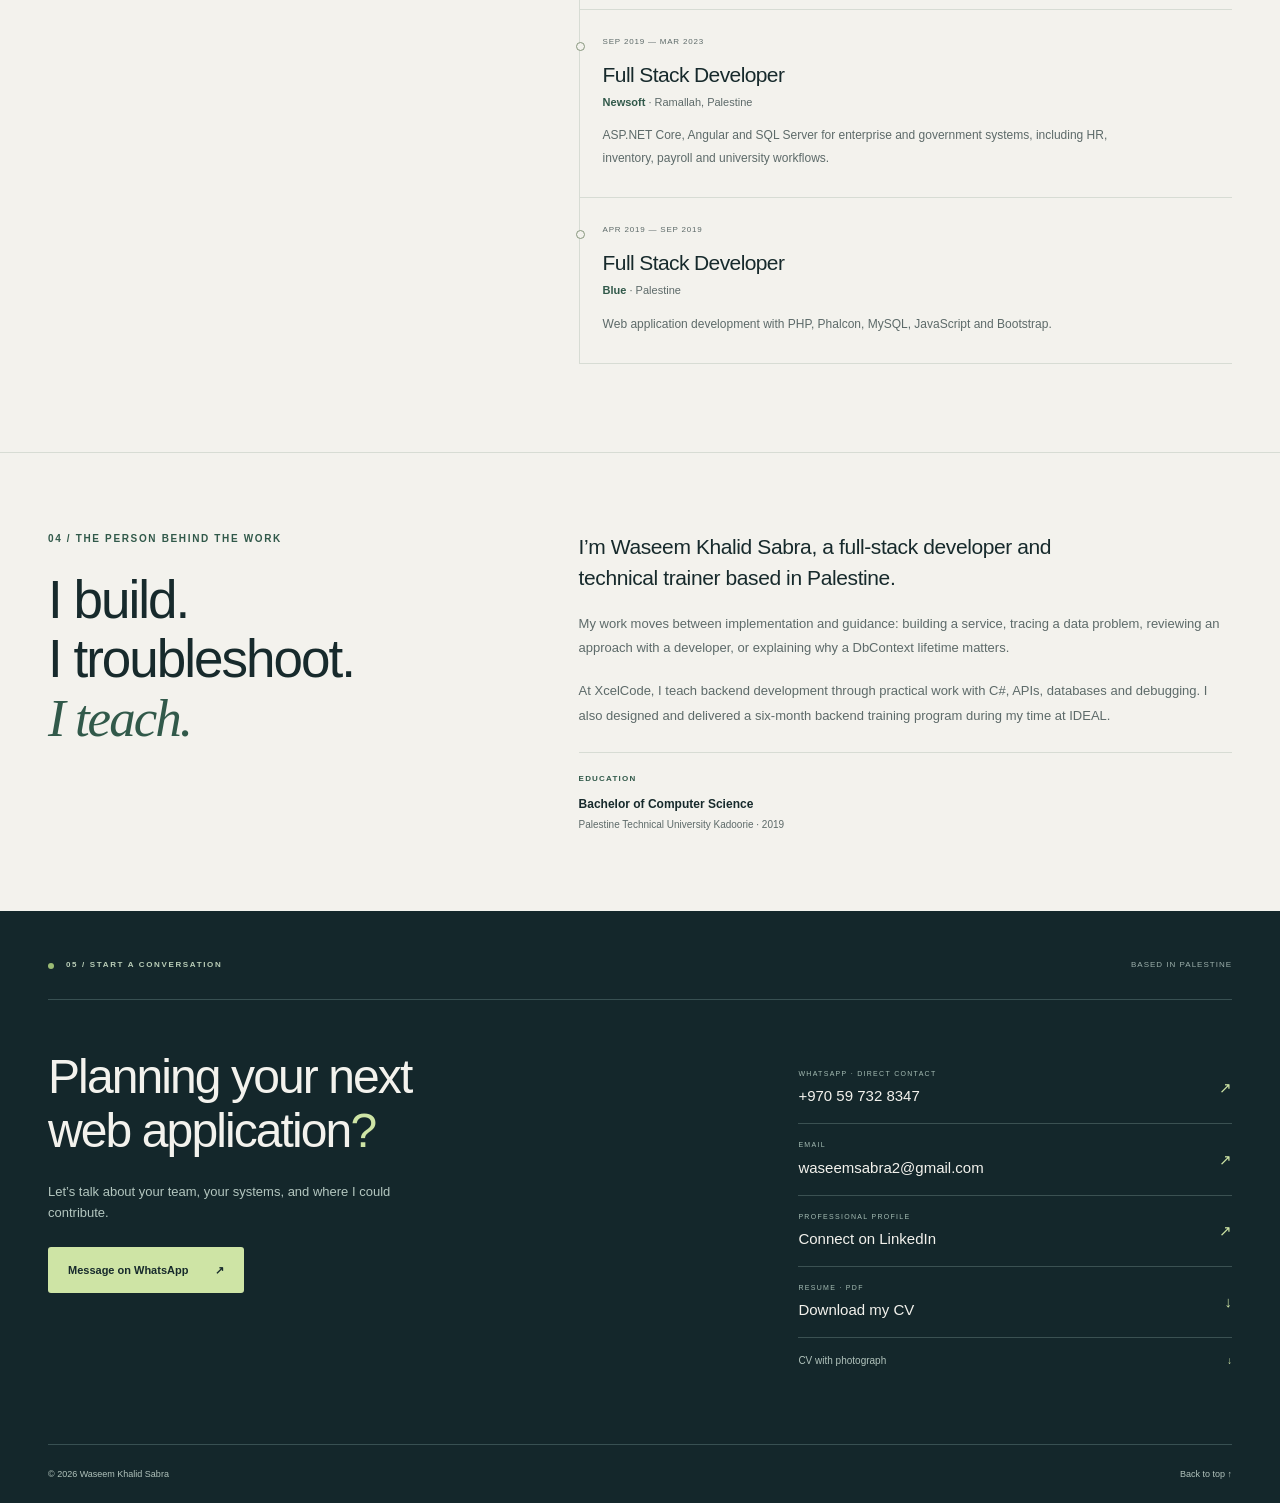
==== commit 0815eff2: "Feature Waseel and clarify continuous Fratello to IDEAL experience" ====
--- a/index.html
+++ b/index.html
@@ -22,11 +22,12 @@
  <div class="workflow-panel"><div class="panel-top"><span class="panel-title"><span class="status-dot"></span>INSIDE THE SYSTEM</span><span class="panel-badge">WORKFLOW ILLUSTRATION</span></div><div class="workflow-tabs" role="tablist" aria-label="Explore utility workflows"><button id="reading-tab" role="tab" aria-selected="true" aria-controls="workflow-content" data-flow="reading" tabindex="0">Reading sync</button><button id="commands-tab" role="tab" aria-selected="false" aria-controls="workflow-content" data-flow="commands" tabindex="-1">Meter commands</button><button id="balance-tab" role="tab" aria-selected="false" aria-controls="workflow-content" data-flow="balance" tabindex="-1">Balance processing</button></div><div id="workflow-content" role="tabpanel" aria-labelledby="reading-tab" tabindex="0"><div class="workflow-path"><div class="flow-node"><span class="node-number">01</span><div><strong>Scheduled worker</strong><span>Start a reading synchronization job</span></div><span class="node-glyph" aria-hidden="true">↗</span></div><div class="flow-connector" aria-hidden="true"></div><div class="flow-node"><span class="node-number">02</span><div><strong>Metering integration</strong><span>Retrieve readings from the external system</span></div><span class="node-glyph" aria-hidden="true">⇄</span></div><div class="flow-connector" aria-hidden="true"></div><div class="flow-node"><span class="node-number">03</span><div><strong>Application data</strong><span>Synchronize the reading and its timestamp</span></div><span class="node-glyph" aria-hidden="true">≡</span></div><div class="flow-connector" aria-hidden="true"></div><div class="flow-node flow-node-last"><span class="node-number">04</span><div><strong>Operational visibility</strong><span>Surface reading status for follow-up</span></div><span class="node-glyph" aria-hidden="true">✓</span></div></div><div class="flow-insight"><span aria-hidden="true">↳</span><p>A missing or delayed reading is an operational state that needs to stay visible.</p></div></div><p class="illustration-note">Conceptual walkthrough of the work. No live connection or customer data.</p></div></article>
  <div class="secondary-cases"><article class="secondary-case"><div class="case-kicker"><span class="case-number">02</span><span>DATA &amp; PERFORMANCE</span></div><div class="query-visual" aria-hidden="true"><div class="query-path"><span>Query</span><i></i><span>Plan</span><i></i><span>Validate</span></div><div class="query-code"><span>01</span> Examine the joins<br><span>02</span> Review the execution plan<br><span>03</span> Preserve the business calculation</div></div><h3>Make the query faster.<br>Keep the numbers right.</h3><p>Investigating slow screens and complex data access in financial and operational systems, where performance changes must preserve established business rules.</p><div class="case-bottom"><div class="tags"><span>SQL tuning</span><span>Execution plans</span></div><button class="icon-link" data-case="performance" aria-label="Read the database performance case study">↗</button></div></article>
  <article class="secondary-case"><div class="case-kicker"><span class="case-number">03</span><span>ARCHITECTURE &amp; TEAM GUIDANCE · IDEAL</span></div><div class="architecture-visual" aria-hidden="true"><div class="arch-block"><span>API</span><span>Request boundaries</span></div><div class="arch-block"><span>Application</span><span>Business responsibilities</span></div><div class="arch-block"><span>Data access</span><span>DbContext &amp; lifetimes</span></div></div><h3>Architecture the team<br>can build on.</h3><p>Designed an Islamic platform’s application architecture and guided developers on separation of concerns, dependency injection and maintainable backend patterns.</p><div class="case-bottom"><div class="tags"><span>ASP.NET</span><span>SOLID</span><span>Mentoring</span></div><button class="icon-link" data-case="architecture" aria-label="Read the application architecture case study">↗</button></div></article></div>
- <article class="learning-project" aria-labelledby="learning-heading"><div class="learning-art"><div class="learning-art-label"><span class="status-dot"></span> PERSONAL PROJECT · EDUCATION</div><div class="learning-brand">XcelCode<br><em>Learn.</em></div><p>Learning through discovery,<br>practice and play.</p><div class="learning-pills" aria-hidden="true"><span>Read</span><span>Listen</span><span>Practise</span></div></div><div class="learning-copy"><div class="case-kicker"><span class="case-number">04</span><span>PRODUCT DEVELOPMENT · XCELCODE</span></div><h3 id="learning-heading">A classroom,<br>made interactive.</h3><p>XcelCode Learn is my educational platform for the Palestinian curriculum. It brings English lessons, listening activities, flashcards, games and printable worksheets into a child-friendly web experience.</p><dl class="case-summary"><div><dt>My work</dt><dd>Platform development, interactive learning interfaces, curriculum presentation and PWA install support.</dd></div><div><dt>The experience</dt><dd>Designed for students, with practical learning tools for parents and teachers.</dd></div></dl><div class="tags"><span>React</span><span>TypeScript</span><span>Interactive learning</span><span>PWA</span></div><a class="case-link" href="https://xcelcode-learn.floot.app" target="_blank" rel="noopener noreferrer">Explore XcelCode Learn <span aria-hidden="true">↗</span></a></div></article>
+<article class="learning-project" id="waseel" aria-labelledby="waseel-heading"><div class="learning-art"><div class="learning-art-label"><span class="status-dot"></span> INDEPENDENT PRODUCT · BUSINESS OPERATIONS</div><div class="learning-brand">Waseel<span lang="ar" dir="rtl" style="display:block;font-size:.65em;margin-top:.3em">وصيل</span></div><p>A clearer view of the work,<br>from the customer to the payment.</p><div class="learning-pills"><span>Customers</span><span>Orders</span><span>Payments</span></div></div><div class="learning-copy"><div class="case-kicker"><span class="case-number">04</span><span>INDEPENDENT FULL-STACK DEVELOPMENT</span></div><h3 id="waseel-heading">Business details,<br>brought together.</h3><p>Waseel is my independent business-management SaaS project and a personal favorite. It helps order intermediaries and online sellers manage the internal details of their work: customers, orders, grouped orders, payments, sorting, reports and profits.</p><dl class="case-summary"><div><dt>My work</dt><dd>Full-stack product development, from business workflows and responsive interfaces to backend services, relational data and access control.</dd></div><div><dt>The system</dt><dd>Multi-tenant accounts, role-based permissions, payment allocation, customer balances and public order tracking.</dd></div></dl><div class="tags"><span>C# / ASP.NET Core</span><span>Razor Pages</span><span>EF Core / MySQL</span><span>Multi-tenant SaaS</span></div></div></article>
+ <article class="learning-project" aria-labelledby="learning-heading"><div class="learning-art"><div class="learning-art-label"><span class="status-dot"></span> PERSONAL PROJECT · EDUCATION</div><div class="learning-brand">XcelCode<br><em>Learn.</em></div><p>Learning through discovery,<br>practice and play.</p><div class="learning-pills" aria-hidden="true"><span>Read</span><span>Listen</span><span>Practise</span></div></div><div class="learning-copy"><div class="case-kicker"><span class="case-number">05</span><span>PRODUCT DEVELOPMENT · XCELCODE</span></div><h3 id="learning-heading">A classroom,<br>made interactive.</h3><p>XcelCode Learn is my educational platform for the Palestinian curriculum. It brings English lessons, listening activities, flashcards, games and printable worksheets into a child-friendly web experience.</p><dl class="case-summary"><div><dt>My work</dt><dd>Platform development, interactive learning interfaces, curriculum presentation and PWA install support.</dd></div><div><dt>The experience</dt><dd>Designed for students, with practical learning tools for parents and teachers.</dd></div></dl><div class="tags"><span>React</span><span>TypeScript</span><span>Interactive learning</span><span>PWA</span></div><a class="case-link" href="https://xcelcode-learn.floot.app" target="_blank" rel="noopener noreferrer">Explore XcelCode Learn <span aria-hidden="true">↗</span></a></div></article>
 <div class="additional-work"><span class="small-label">ALSO IN MY EXPERIENCE</span><p><strong>Recruitment platforms.</strong> Production PostgreSQL data access, queries and troubleshooting for an Applicant Tracking System at IDEAL.</p><span class="additional-tech">.NET · PostgreSQL · Entity Framework</span></div>
 </section>
 <section class="expertise-section" id="expertise" aria-labelledby="expertise-heading"><div class="wrap"><div class="section-heading"><div><p class="eyebrow">02 / ENGINEERING APPROACH</p><h2 id="expertise-heading">Beyond the<br>happy path.</h2></div><p class="section-intro">My experience includes the parts that surface after a feature ships: slow queries, failed integrations, background jobs and production issues.</p></div><div class="expertise-list"><article><span class="expertise-number">01</span><h3>Frontend &amp; user experience</h3><p>Angular, TypeScript and JavaScript for responsive business interfaces. React and TypeScript in XcelCode Learn, with interactive activities and PWA install support.</p><span class="expertise-tag">EXPERIENCE LAYER</span></article><article><span class="expertise-number">02</span><h3>Backend &amp; integration</h3><p>REST APIs, authentication, business workflows and external services. C#, ASP.NET Core, MVC and Entity Framework, across .NET Framework and modern .NET.</p><span class="expertise-tag">APPLICATION LAYER</span></article><article><span class="expertise-number">03</span><h3>Data &amp; performance</h3><p>Relational modeling, transactions, execution plans, query tuning and indexing. Hands-on work with SQL Server, Oracle, PostgreSQL and MySQL.</p><span class="expertise-tag">DATA LAYER</span></article><article><span class="expertise-number">04</span><h3>Operations &amp; reliability</h3><p>Scheduled workers, retries, command status and synchronization. Troubleshooting across .NET services, databases, integrations, IIS and Windows Server.</p><span class="expertise-tag">PRODUCTION LAYER</span></article></div><div class="frontend-note"><span aria-hidden="true">+</span><p><strong>Product perspective.</strong> My work connects user interfaces, APIs, data and operational workflows — from enterprise systems to interactive learning experiences.</p></div></div></section>
-<section class="section wrap" id="experience" aria-labelledby="experience-heading"><div class="experience-grid"><div class="experience-intro"><p class="eyebrow">03 / CAREER</p><h2 id="experience-heading">Built through<br>hands-on work.</h2><p>Enterprise and government applications, remote product teams, and utility software.</p><a href="assets/Waseem_Sabra_CV.pdf" download class="text-link">The full story in my CV <span aria-hidden="true">↓</span></a></div><div class="timeline"><article><div class="timeline-date">OCT 2025 — PRESENT<span class="current-badge">CURRENT</span></div><h3>IT Team Lead &amp;<br>Senior Full Stack .NET Engineer</h3><p class="timeline-company">TCee Technical Company for Electricity <span>· Palestine</span></p><p>Utility billing, prepaid metering, backend services, database performance and production support.</p></article><article><div class="timeline-date">MAR 2023 — OCT 2025</div><h3>Full Stack Developer &amp; Technical Lead</h3><p class="timeline-company">IDEAL Software Design <span>· Dubai, remote</span></p><p>APIs and backend services for recruitment, Islamic, e-commerce and restaurant applications; architecture and developer training.</p></article><article><div class="timeline-date">SEP 2019 — MAR 2023</div><h3>Full Stack Developer</h3><p class="timeline-company">Newsoft <span>· Ramallah, Palestine</span></p><p>ASP.NET Core, Angular and SQL Server for enterprise and government systems, including HR, inventory, payroll and university workflows.</p></article><article><div class="timeline-date">APR 2019 — SEP 2019</div><h3>Full Stack Developer</h3><p class="timeline-company">Blue <span>· Palestine</span></p><p>Web application development with PHP, Phalcon, MySQL, JavaScript and Bootstrap.</p></article></div></div></section>
+<section class="section wrap" id="experience" aria-labelledby="experience-heading"><div class="experience-grid"><div class="experience-intro"><p class="eyebrow">03 / CAREER</p><h2 id="experience-heading">Built through<br>hands-on work.</h2><p>Enterprise and government applications, remote product teams, and utility software.</p><a href="assets/Waseem_Sabra_CV.pdf" download class="text-link">The full story in my CV <span aria-hidden="true">↓</span></a></div><div class="timeline"><article><div class="timeline-date">OCT 2025 — PRESENT<span class="current-badge">CURRENT</span></div><h3>IT Team Lead &amp;<br>Senior Full Stack .NET Engineer</h3><p class="timeline-company">TCee Technical Company for Electricity <span>· Palestine</span></p><p>Utility billing, prepaid metering, backend services, database performance and production support.</p></article><article><div class="timeline-date">MAR 2023 — OCT 2025</div><h3>Full Stack Developer &amp; Technical Lead</h3><p class="timeline-company">Fratello → IDEAL Software Design <span>· Remote</span></p><p>Joined Fratello in March 2023. Following a company split, continued with the development team under IDEAL until October 2025. Work included APIs, application architecture, databases and developer training.</p></article><article><div class="timeline-date">SEP 2019 — MAR 2023</div><h3>Full Stack Developer</h3><p class="timeline-company">Newsoft <span>· Ramallah, Palestine</span></p><p>ASP.NET Core, Angular and SQL Server for enterprise and government systems, including HR, inventory, payroll and university workflows.</p></article><article><div class="timeline-date">APR 2019 — SEP 2019</div><h3>Full Stack Developer</h3><p class="timeline-company">Blue <span>· Palestine</span></p><p>Web application development with PHP, Phalcon, MySQL, JavaScript and Bootstrap.</p></article></div></div></section>
 <section class="about-section" id="about" aria-labelledby="about-heading"><div class="wrap about-grid"><div><p class="eyebrow">04 / THE PERSON BEHIND THE WORK</p><h2 id="about-heading">I build.<br>I troubleshoot.<br><em>I teach.</em></h2></div><div class="about-copy"><p class="about-lead">I’m Waseem Khalid Sabra, a full-stack developer and technical trainer based in Palestine.</p><p>My work moves between implementation and guidance: building a service, tracing a data problem, reviewing an approach with a developer, or explaining why a DbContext lifetime matters.</p><p>At XcelCode, I teach backend development through practical work with C#, APIs, databases and debugging. I also designed and delivered a six-month backend training program during my time at IDEAL.</p><div class="education"><span class="small-label">EDUCATION</span><strong>Bachelor of Computer Science</strong><span>Palestine Technical University Kadoorie · 2019</span></div></div></div></section>
 <section class="contact-section" id="contact" aria-labelledby="contact-heading"><div class="wrap"><div class="contact-top"><p class="eyebrow"><span class="status-dot"></span>05 / START A CONVERSATION</p><span class="contact-location">BASED IN PALESTINE</span></div><div class="contact-grid"><div><h2 id="contact-heading">Planning your next<br>web application<span>?</span></h2><p>Let’s talk about your team, your systems, and where I could contribute.</p><a class="button button-light" href="https://wa.me/970597328347" target="_blank" rel="noopener noreferrer">Message on WhatsApp <span aria-hidden="true">↗</span></a></div><div class="contact-links"><a href="https://wa.me/970597328347" target="_blank" rel="noopener noreferrer" aria-label="WhatsApp Waseem on +970597328347"><span><small>WHATSAPP · DIRECT CONTACT</small><span dir="ltr">+970 59 732 8347</span></span><span aria-hidden="true">↗</span></a><a href="mailto:waseemsabra2@gmail.com"><span><small>EMAIL</small>waseemsabra2@gmail.com</span><span aria-hidden="true">↗</span></a><a href="https://www.linkedin.com/in/waseemkh19/" target="_blank" rel="noopener noreferrer"><span><small>PROFESSIONAL PROFILE</small>Connect on LinkedIn</span><span aria-hidden="true">↗</span></a><a href="assets/Waseem_Sabra_CV.pdf" download><span><small>RESUME · PDF</small>Download my CV</span><span aria-hidden="true">↓</span></a><a class="photo-cv" href="assets/Waseem_Sabra_CV_With_Photo.pdf" download>CV with photograph <span aria-hidden="true">↓</span></a></div></div><footer><span>© <span id="year">2026</span> Waseem Khalid Sabra</span><a href="#top">Back to top <span aria-hidden="true">↑</span></a></footer></div></section>
 </main>
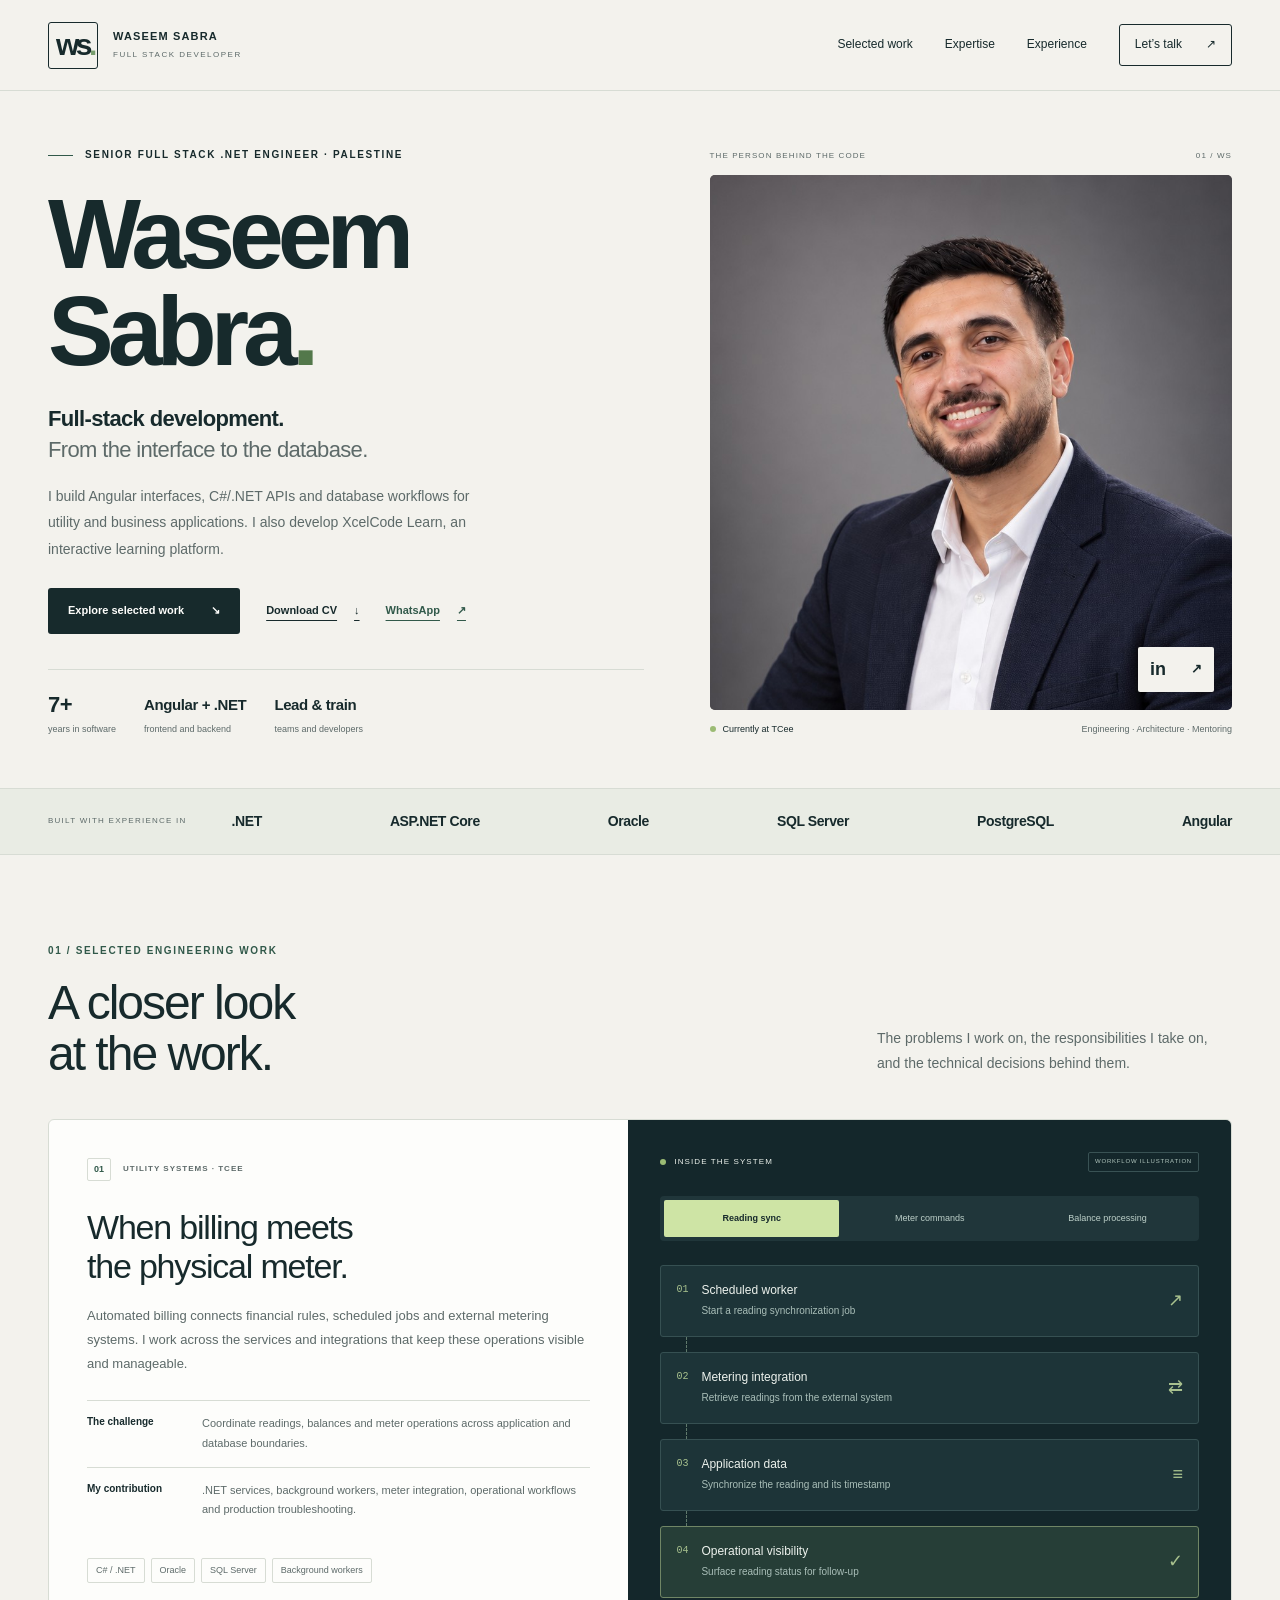
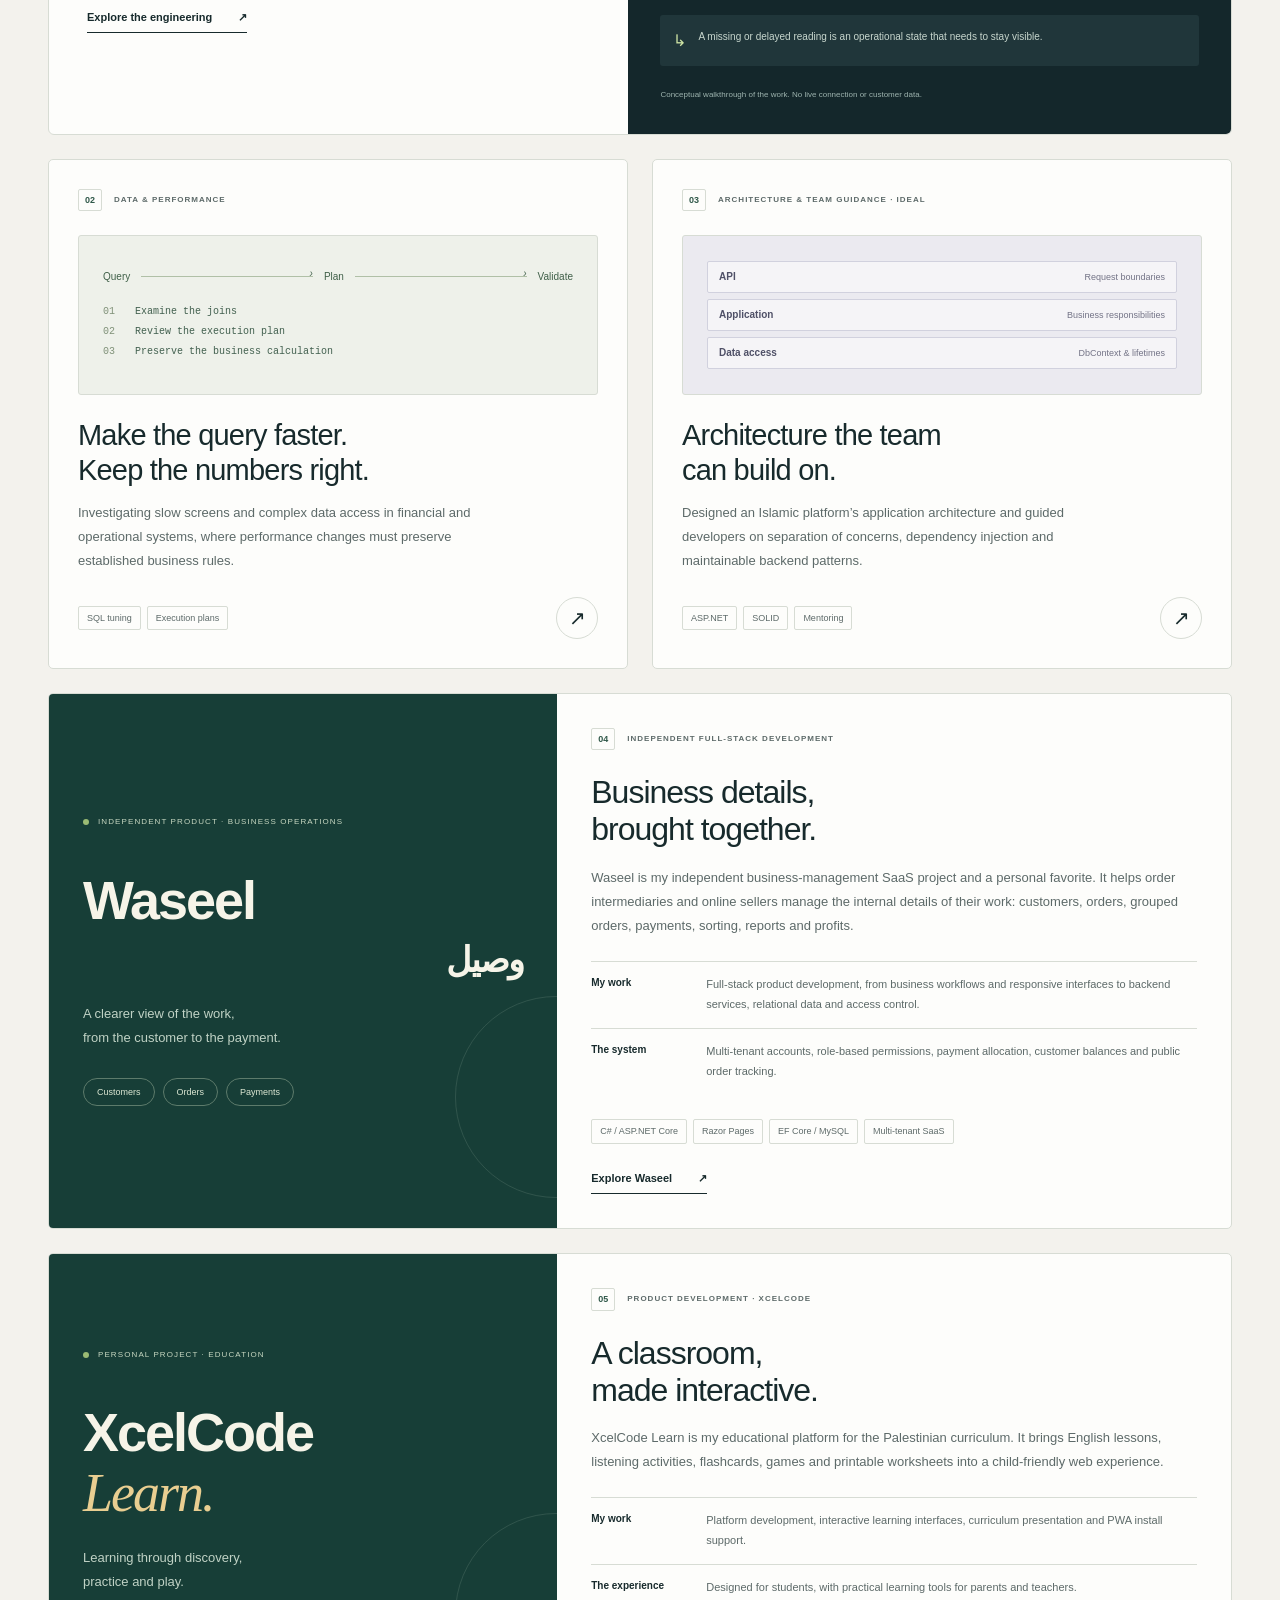
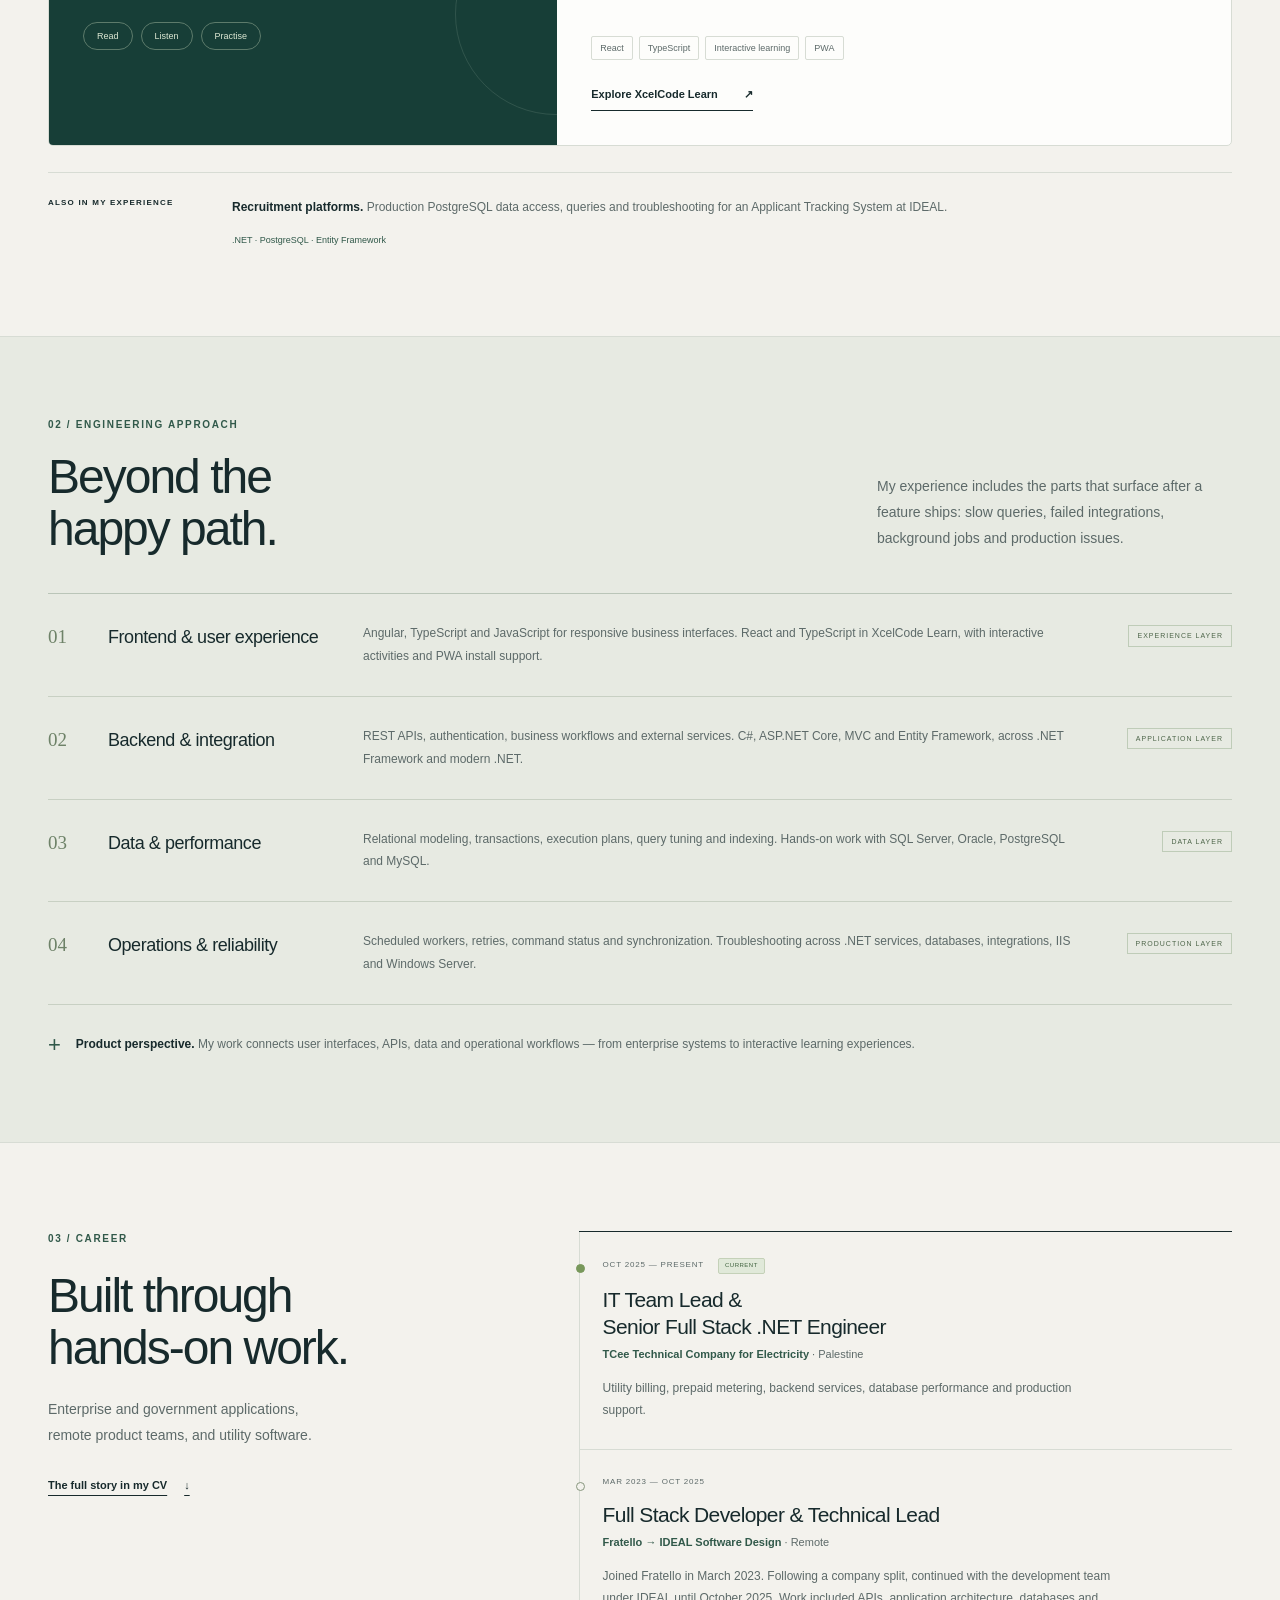
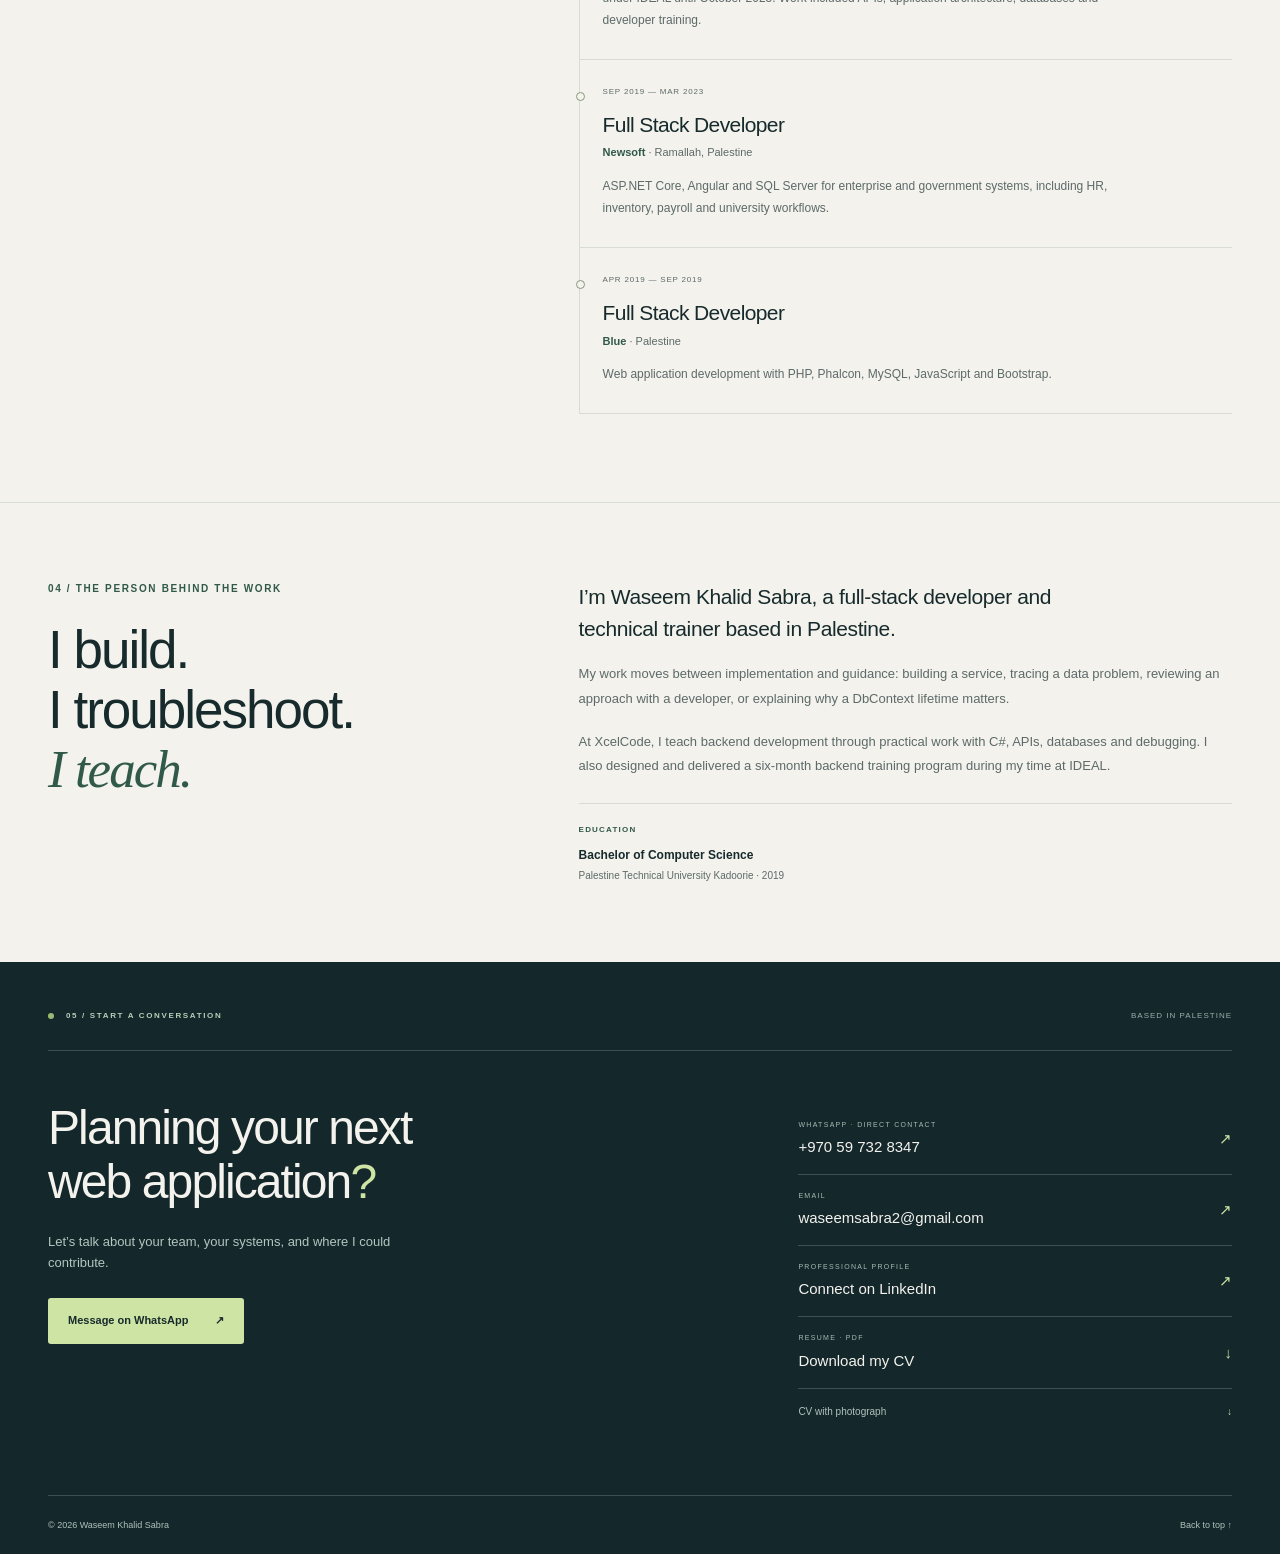
==== commit ef4e241d: "Link Waseel and XcelCode Learn project names to live platforms" ====
--- a/index.html
+++ b/index.html
@@ -22,8 +22,8 @@
  <div class="workflow-panel"><div class="panel-top"><span class="panel-title"><span class="status-dot"></span>INSIDE THE SYSTEM</span><span class="panel-badge">WORKFLOW ILLUSTRATION</span></div><div class="workflow-tabs" role="tablist" aria-label="Explore utility workflows"><button id="reading-tab" role="tab" aria-selected="true" aria-controls="workflow-content" data-flow="reading" tabindex="0">Reading sync</button><button id="commands-tab" role="tab" aria-selected="false" aria-controls="workflow-content" data-flow="commands" tabindex="-1">Meter commands</button><button id="balance-tab" role="tab" aria-selected="false" aria-controls="workflow-content" data-flow="balance" tabindex="-1">Balance processing</button></div><div id="workflow-content" role="tabpanel" aria-labelledby="reading-tab" tabindex="0"><div class="workflow-path"><div class="flow-node"><span class="node-number">01</span><div><strong>Scheduled worker</strong><span>Start a reading synchronization job</span></div><span class="node-glyph" aria-hidden="true">↗</span></div><div class="flow-connector" aria-hidden="true"></div><div class="flow-node"><span class="node-number">02</span><div><strong>Metering integration</strong><span>Retrieve readings from the external system</span></div><span class="node-glyph" aria-hidden="true">⇄</span></div><div class="flow-connector" aria-hidden="true"></div><div class="flow-node"><span class="node-number">03</span><div><strong>Application data</strong><span>Synchronize the reading and its timestamp</span></div><span class="node-glyph" aria-hidden="true">≡</span></div><div class="flow-connector" aria-hidden="true"></div><div class="flow-node flow-node-last"><span class="node-number">04</span><div><strong>Operational visibility</strong><span>Surface reading status for follow-up</span></div><span class="node-glyph" aria-hidden="true">✓</span></div></div><div class="flow-insight"><span aria-hidden="true">↳</span><p>A missing or delayed reading is an operational state that needs to stay visible.</p></div></div><p class="illustration-note">Conceptual walkthrough of the work. No live connection or customer data.</p></div></article>
  <div class="secondary-cases"><article class="secondary-case"><div class="case-kicker"><span class="case-number">02</span><span>DATA &amp; PERFORMANCE</span></div><div class="query-visual" aria-hidden="true"><div class="query-path"><span>Query</span><i></i><span>Plan</span><i></i><span>Validate</span></div><div class="query-code"><span>01</span> Examine the joins<br><span>02</span> Review the execution plan<br><span>03</span> Preserve the business calculation</div></div><h3>Make the query faster.<br>Keep the numbers right.</h3><p>Investigating slow screens and complex data access in financial and operational systems, where performance changes must preserve established business rules.</p><div class="case-bottom"><div class="tags"><span>SQL tuning</span><span>Execution plans</span></div><button class="icon-link" data-case="performance" aria-label="Read the database performance case study">↗</button></div></article>
  <article class="secondary-case"><div class="case-kicker"><span class="case-number">03</span><span>ARCHITECTURE &amp; TEAM GUIDANCE · IDEAL</span></div><div class="architecture-visual" aria-hidden="true"><div class="arch-block"><span>API</span><span>Request boundaries</span></div><div class="arch-block"><span>Application</span><span>Business responsibilities</span></div><div class="arch-block"><span>Data access</span><span>DbContext &amp; lifetimes</span></div></div><h3>Architecture the team<br>can build on.</h3><p>Designed an Islamic platform’s application architecture and guided developers on separation of concerns, dependency injection and maintainable backend patterns.</p><div class="case-bottom"><div class="tags"><span>ASP.NET</span><span>SOLID</span><span>Mentoring</span></div><button class="icon-link" data-case="architecture" aria-label="Read the application architecture case study">↗</button></div></article></div>
-<article class="learning-project" id="waseel" aria-labelledby="waseel-heading"><div class="learning-art"><div class="learning-art-label"><span class="status-dot"></span> INDEPENDENT PRODUCT · BUSINESS OPERATIONS</div><div class="learning-brand">Waseel<span lang="ar" dir="rtl" style="display:block;font-size:.65em;margin-top:.3em">وصيل</span></div><p>A clearer view of the work,<br>from the customer to the payment.</p><div class="learning-pills"><span>Customers</span><span>Orders</span><span>Payments</span></div></div><div class="learning-copy"><div class="case-kicker"><span class="case-number">04</span><span>INDEPENDENT FULL-STACK DEVELOPMENT</span></div><h3 id="waseel-heading">Business details,<br>brought together.</h3><p>Waseel is my independent business-management SaaS project and a personal favorite. It helps order intermediaries and online sellers manage the internal details of their work: customers, orders, grouped orders, payments, sorting, reports and profits.</p><dl class="case-summary"><div><dt>My work</dt><dd>Full-stack product development, from business workflows and responsive interfaces to backend services, relational data and access control.</dd></div><div><dt>The system</dt><dd>Multi-tenant accounts, role-based permissions, payment allocation, customer balances and public order tracking.</dd></div></dl><div class="tags"><span>C# / ASP.NET Core</span><span>Razor Pages</span><span>EF Core / MySQL</span><span>Multi-tenant SaaS</span></div></div></article>
- <article class="learning-project" aria-labelledby="learning-heading"><div class="learning-art"><div class="learning-art-label"><span class="status-dot"></span> PERSONAL PROJECT · EDUCATION</div><div class="learning-brand">XcelCode<br><em>Learn.</em></div><p>Learning through discovery,<br>practice and play.</p><div class="learning-pills" aria-hidden="true"><span>Read</span><span>Listen</span><span>Practise</span></div></div><div class="learning-copy"><div class="case-kicker"><span class="case-number">05</span><span>PRODUCT DEVELOPMENT · XCELCODE</span></div><h3 id="learning-heading">A classroom,<br>made interactive.</h3><p>XcelCode Learn is my educational platform for the Palestinian curriculum. It brings English lessons, listening activities, flashcards, games and printable worksheets into a child-friendly web experience.</p><dl class="case-summary"><div><dt>My work</dt><dd>Platform development, interactive learning interfaces, curriculum presentation and PWA install support.</dd></div><div><dt>The experience</dt><dd>Designed for students, with practical learning tools for parents and teachers.</dd></div></dl><div class="tags"><span>React</span><span>TypeScript</span><span>Interactive learning</span><span>PWA</span></div><a class="case-link" href="https://xcelcode-learn.floot.app" target="_blank" rel="noopener noreferrer">Explore XcelCode Learn <span aria-hidden="true">↗</span></a></div></article>
+<article class="learning-project" id="waseel" aria-labelledby="waseel-heading"><div class="learning-art"><div class="learning-art-label"><span class="status-dot"></span> INDEPENDENT PRODUCT · BUSINESS OPERATIONS</div><div class="learning-brand"><a href="https://waseel.itbs-cloud.com/Home" target="_blank" rel="noopener noreferrer" style="color:inherit;text-decoration:none" aria-label="Visit Waseel — وصيل">Waseel<span lang="ar" dir="rtl" style="display:block;font-size:.65em;margin-top:.3em">وصيل</span></a></div><p>A clearer view of the work,<br>from the customer to the payment.</p><div class="learning-pills"><span>Customers</span><span>Orders</span><span>Payments</span></div></div><div class="learning-copy"><div class="case-kicker"><span class="case-number">04</span><span>INDEPENDENT FULL-STACK DEVELOPMENT</span></div><h3 id="waseel-heading">Business details,<br>brought together.</h3><p>Waseel is my independent business-management SaaS project and a personal favorite. It helps order intermediaries and online sellers manage the internal details of their work: customers, orders, grouped orders, payments, sorting, reports and profits.</p><dl class="case-summary"><div><dt>My work</dt><dd>Full-stack product development, from business workflows and responsive interfaces to backend services, relational data and access control.</dd></div><div><dt>The system</dt><dd>Multi-tenant accounts, role-based permissions, payment allocation, customer balances and public order tracking.</dd></div></dl><div class="tags"><span>C# / ASP.NET Core</span><span>Razor Pages</span><span>EF Core / MySQL</span><span>Multi-tenant SaaS</span></div><a class="case-link" href="https://waseel.itbs-cloud.com/Home" target="_blank" rel="noopener noreferrer">Explore Waseel <span aria-hidden="true">↗</span></a></div></article>
+ <article class="learning-project" aria-labelledby="learning-heading"><div class="learning-art"><div class="learning-art-label"><span class="status-dot"></span> PERSONAL PROJECT · EDUCATION</div><div class="learning-brand"><a href="https://xcelcode-learn.floot.app" target="_blank" rel="noopener noreferrer" style="color:inherit;text-decoration:none" aria-label="Visit XcelCode Learn">XcelCode<br><em>Learn.</em></a></div><p>Learning through discovery,<br>practice and play.</p><div class="learning-pills" aria-hidden="true"><span>Read</span><span>Listen</span><span>Practise</span></div></div><div class="learning-copy"><div class="case-kicker"><span class="case-number">05</span><span>PRODUCT DEVELOPMENT · XCELCODE</span></div><h3 id="learning-heading">A classroom,<br>made interactive.</h3><p>XcelCode Learn is my educational platform for the Palestinian curriculum. It brings English lessons, listening activities, flashcards, games and printable worksheets into a child-friendly web experience.</p><dl class="case-summary"><div><dt>My work</dt><dd>Platform development, interactive learning interfaces, curriculum presentation and PWA install support.</dd></div><div><dt>The experience</dt><dd>Designed for students, with practical learning tools for parents and teachers.</dd></div></dl><div class="tags"><span>React</span><span>TypeScript</span><span>Interactive learning</span><span>PWA</span></div><a class="case-link" href="https://xcelcode-learn.floot.app" target="_blank" rel="noopener noreferrer">Explore XcelCode Learn <span aria-hidden="true">↗</span></a></div></article>
 <div class="additional-work"><span class="small-label">ALSO IN MY EXPERIENCE</span><p><strong>Recruitment platforms.</strong> Production PostgreSQL data access, queries and troubleshooting for an Applicant Tracking System at IDEAL.</p><span class="additional-tech">.NET · PostgreSQL · Entity Framework</span></div>
 </section>
 <section class="expertise-section" id="expertise" aria-labelledby="expertise-heading"><div class="wrap"><div class="section-heading"><div><p class="eyebrow">02 / ENGINEERING APPROACH</p><h2 id="expertise-heading">Beyond the<br>happy path.</h2></div><p class="section-intro">My experience includes the parts that surface after a feature ships: slow queries, failed integrations, background jobs and production issues.</p></div><div class="expertise-list"><article><span class="expertise-number">01</span><h3>Frontend &amp; user experience</h3><p>Angular, TypeScript and JavaScript for responsive business interfaces. React and TypeScript in XcelCode Learn, with interactive activities and PWA install support.</p><span class="expertise-tag">EXPERIENCE LAYER</span></article><article><span class="expertise-number">02</span><h3>Backend &amp; integration</h3><p>REST APIs, authentication, business workflows and external services. C#, ASP.NET Core, MVC and Entity Framework, across .NET Framework and modern .NET.</p><span class="expertise-tag">APPLICATION LAYER</span></article><article><span class="expertise-number">03</span><h3>Data &amp; performance</h3><p>Relational modeling, transactions, execution plans, query tuning and indexing. Hands-on work with SQL Server, Oracle, PostgreSQL and MySQL.</p><span class="expertise-tag">DATA LAYER</span></article><article><span class="expertise-number">04</span><h3>Operations &amp; reliability</h3><p>Scheduled workers, retries, command status and synchronization. Troubleshooting across .NET services, databases, integrations, IIS and Windows Server.</p><span class="expertise-tag">PRODUCTION LAYER</span></article></div><div class="frontend-note"><span aria-hidden="true">+</span><p><strong>Product perspective.</strong> My work connects user interfaces, APIs, data and operational workflows — from enterprise systems to interactive learning experiences.</p></div></div></section>
